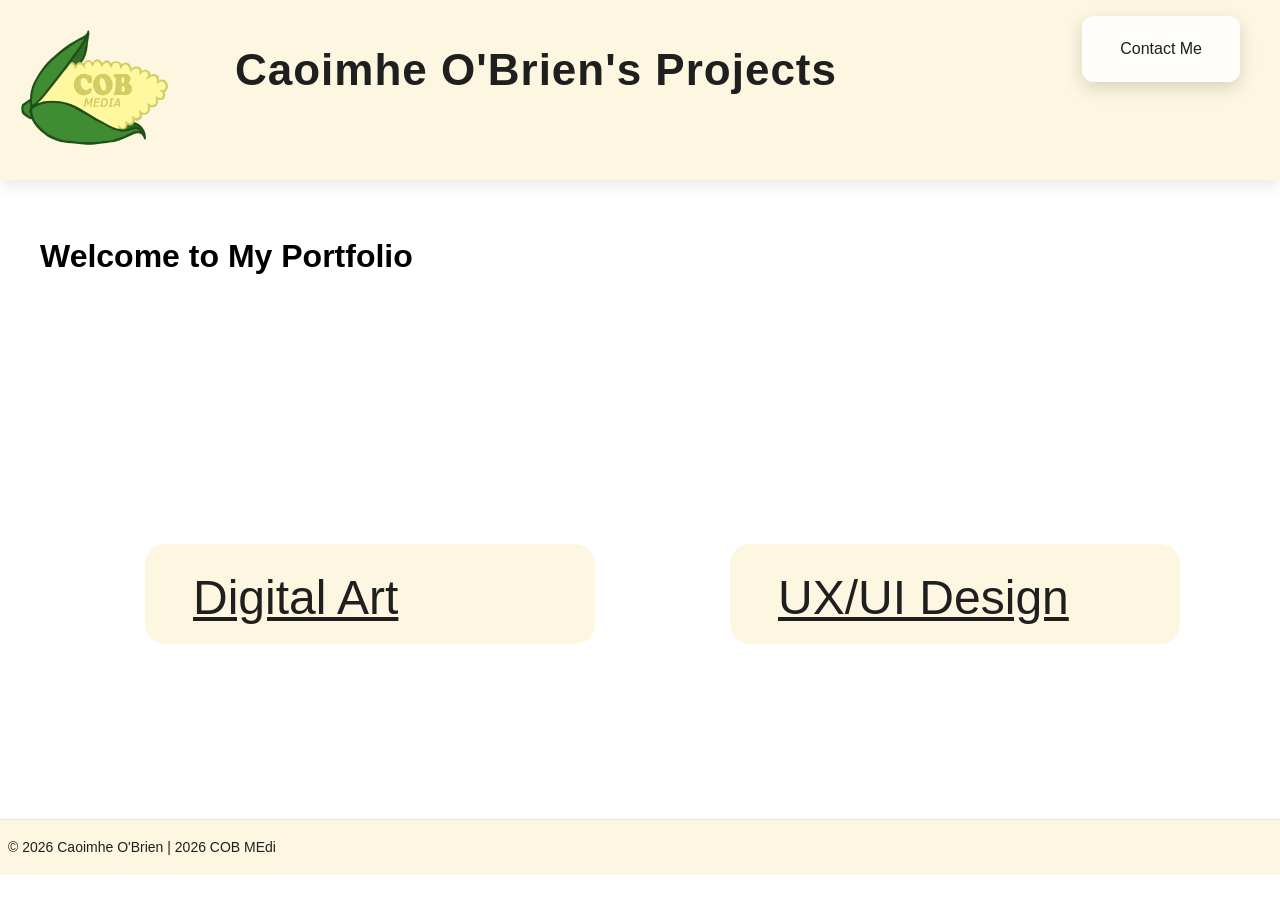
==== index.html @ addc4f6d "Started on new structre - index, animation.html and uxui.html added" ====
<!DOCTYPE html>
<html lang="en">
<head>
    <!--@author Caoimhe O'Brien -->
    <meta charset="UTF-8">
    <meta name="viewport" content="width=device-width", initial-scale="1.0">
    <title>Caoimhe O'Brien Portfolio</title>
    <link rel="stylesheet" href="style.css">
    <link rel="icon" type="image/x-icon" href="Assets/Logos/cob_animations_logo_transparent.png">
</head>

<body>
    <header class="header">
        <div class="container">
            <div class="logo">
                <img src="Assets/Logos/cob_animations_logo_transparent.png" alt="Logo" id="logo-image">
            </div>
            <div id="PageTitle">
                <h1>Caoimhe O'Brien's Projects</h1>
            </div>
            <nav class="nav">
                <button class="hamburger" id="hamburger">
                    ☰
                </button>

                <ul class="nav-list">
                    <li id="contactLink"><a href="contact.html" class="nav-link">Contact Me</a></li>
                </ul>
            </nav>
        </div>
    </header>

<main>
    <div>
        <!--Taking up space -->
        <br><br>
    </div>
    <div id="homeContainer">
        <h1>Welcome to My Portfolio</h1>
        <div id="homeButtons">
            <a href="animation.html" class="homeButton">Digital Art</a>
            <a href="uxui.html" class="homeButton">UX/UI Design</a>
        </div>
</main>


<footer>
    <span style="position: static; align-content: end;"><p>&copy; 2026 Caoimhe O'Brien | 2026 COB MEdi </p></span>
</footer>
</html>
---- style.css ----
/*Author: Caoimhe O'Brien*/
@charset "UTF-8";

/*----------------------------------------------------------------------------------------------------------------------*/
/* Global Styles */
:root {
    --accent: #004d06;
    --accent-light: #c1e284;
    --light-text: #5f6368;
    --card-bg: #fdf7e1;
    --border-radius: 1.25rem;
    --transition: all 0.3s ease;
    --shadow: 0 4px 16px rgba(0, 0, 0, 0.1);
    --max-width: 1200px;
    --min-height: 60vh;
    --font-heading: 'Poppins', sans-serif;
    --font-body: 'Inter', sans-serif;
}

* {
    margin: 0;
    padding: 0;
    box-sizing: border-box;
}

html, body {
    font-family: var(--font-body);
    color: var(--text-color);
    background-color: var(--bg-color);
    scroll-behavior: smooth;
    line-height: 1.6;
}

img {
    max-width: 100%;
    display: block;
    border-radius: var(--border-radius);
    transition: var(--transition);
}

/*----------------------------------------------------------------------------------------------------------------------*/
/* Header and Navigation Bar Styles */
.header{
    width: 100%;
    height: 180px;
    background: var(--card-bg);
    box-shadow: var(--shadow);
    padding: 1rem 2rem;
    position: relative;
    top: 0;
    animation: fadeIn 0.8s ease;
}

header .container {
    max-width: var(--max-width);
    margin: 0 auto;
    display: flex;
    align-items: center;
    justify-content: space-between;
}


#logo-image {
    width: 150px;
    height: 150px;
    position: absolute;
    top: 20px;
    left: 20px;
    transition: transform 0.5s ease;
    transform-origin: center;
}

#logo-image:hover {
    transform: rotate(-6deg) scale(1.9);
}

#PageTitle h1 {
    font-family: var(--font-heading);
    font-size: 2.75rem;
    color: var(--accent-color);
    letter-spacing: 1px;
    animation: slideUp 0.6s ease-in;
}

#PageTitle{
    position: absolute;
    top: 35px;
    left: 235px;
    font-size: 24px;
    color: #1F1F1F;
    font-weight: 24;
}



nav {
    display: flex;
    gap: 20px;
    align-items: center;
    justify-content: flex-end;
    padding: 10px 20px;
    background: rgba(255, 255, 255, 0.85); 
    border-radius: 12px;
    box-shadow: 0 6px 18px rgba(0, 0, 0, 0.15);
    font-weight: 500;
    transition: all 0.3s ease;
}

nav ul {
    display: flex;
    list-style: none;
    margin: 0;
    padding: 0;
    gap: 15px;
}

nav li a {
    display: flex;
    align-items: center;
    justify-content: center;
    padding: 10px 18px;
    text-decoration: none;
    color: #1f1f1f;
    font-size: 16px;
    border-radius: 8px;
    transition: all 0.3s ease;
}

nav li a:hover {
    background-color: var(--accent-color); 
    color: var(--accent);
    transform: scale(1.1);
    box-shadow: 0 6px 12px rgba(0, 0, 0, 0.2);
}

nav li a.active {
    background-color: #a870c2;
    color: #fff;
}

.hamburger {
    display: none;
    font-size: 1.8rem;
    cursor: pointer;
}

/*----------------------------------------------------------------------------------------------------------------------*/
/* Home Styles */
#homeContainer{
    max-width: var(--max-width);
    min-height: var(--min-height);
    margin: 0 auto;
    display: grid;
}

#homeButtons{
    display: flex;
    align-items: center;
    justify-content: flex-end;
    list-style: none;
    margin: 0;
    padding: 0;
    gap: 15px;
}

.homeButton{
    width: 450px;
    height: 100px;
    margin: 60px;

    background: var(--card-bg);
    border: 4px solid var(--accent-color);
    border-radius: var(--border-radius);
    padding: 1rem 3rem;
    font-size: 48px;
    color: #1F1F1F;
    cursor: pointer;
    transition: var(--transition);
    position: relative;
    overflow: hidden;

}

/*----------------------------------------------------------------------------------------------------------------------*/
/* Filter Bar Styles */
#optionFilterBar{
    display: flex;
    justify-content: center;
    gap: 1rem;
    flex-wrap: wrap;
    animation: fadeIn 0.8s ease;
}

.filterButton{
    width: 150px;
    height: 40px;
    margin: 30px;

    background: var(--card-bg);
    border: 1px solid var(--accent-color);
    border-radius: var(--border-radius);
    padding: 0.6rem 1.2rem;
    font-size: 18px;
    color: #1F1F1F;
    cursor: pointer;
    transition: var(--transition);
    position: relative;
    overflow: hidden;
}


.filterButton:hover{
    background-color: var(--accent-light);
    border-radius: 5px;
    box-shadow: #7f7f7f 2px 2px 2px;
}

.filterButton::before {
    content: '';
    position: absolute;
    inset: 0;
    background: var(--accent-color);
    transform: translateY(100%);
    transition: transform 0.3s ease;
    z-index: 0;
}

.filterButton:hover::before,
.filterButton.active::before {
    transform: translateY(0.2);
}

.filterButton span {
    position: relative;
    z-index: 1;
    color: var(--text-color);
    transition: color 0.3s ease;
}

.filterButton:hover span,
.filterButton.active span {
    color: white;
}

/*----------------------------------------------------------------------------------------------------------------------*/
/* Project Styles */
#projectsContainer{
    max-width: var(--max-width);
    margin: 0 auto;
    padding: 2rem;
    display: grid;
    gap: 3rem;
}

.section h1 {
    font-family: var(--font-heading);
    font-size: 1.75rem;
    color: var(--accent-color);
    border-left: 4px solid var(--accent-color);
    padding-left: 0.75rem;
    margin-bottom: 1rem;
    animation: fadeIn 1s ease;
}

.project {
    border-radius: var(--border-radius);
    overflow: hidden;
    position: relative;
    cursor: pointer;
    transform: translateY(0);
    transition: transform 0.4s ease, box-shadow 0.4s ease;
    animation: fadeIn 1s ease;
}

.project:hover {
    box-shadow: var(--shadow);
    transform: translateY(-10px) scale(1.02);
    box-shadow: 0 8px 24px rgba(0, 0, 0, 0.2);
}

.project:hover::after {
    opacity: 1;
}

p{
    font-size: 14px;
    color: #1F1F1F;
    text-align: left;
}

#websites, #conceptArts, #storyboards, #animations, #games, #misc{
    display: grid;
    grid-template-columns: repeat(auto-fit, minmax(400px, 1fr));
    gap: 30px;
}


.TextDescription{
    padding: 1.5rem;
    transition: transform 0.3s ease;
}

.project:hover .TextDescription {
    transform: translateY(-4px);
}

.TextDescription h2 {
    font-family: var(--font-heading);
    font-size: 1.25rem;
    color: var(--text-color);
    margin-bottom: 0.5rem;
}

.TextDescription p {
    color: var(--light-text);
    margin-bottom: 1rem;
    font-size: 0.95rem;
}

.project img.thumbnail {
    width: 70%;
    max-width: fit-content;
    max-height: 220px;
    padding: 20px; 
    object-fit: cover;
    transition: transform 0.5s ease;
    transform-origin: center center;
}

.project:hover img.thumbnail {
    transform: scale(1.1) translateY(-5px);
}


.readMoreBtn::before {
    content: '';
    position: absolute;
    inset: 0;
    background: rgba(255, 255, 255, 0.2);
    transform: translateX(-100%);
    transition: transform 0.3s ease;
}

.readMoreBtn:hover::before {
    transform: translateX(0);
}

.readMoreBtn:hover {
    background: #3ba76c;
    transform: scale(1.05);
}


/*----------------------------------------------------------------------------------------------------------------------*/
/*Contacts */

#contactContainer{
    width: 80%;
    max-width: 2080px;
    padding: 15px;
    text-align: left;
    margin: auto; 
}


.contactTable{
    width: 80%;
    margin-left: auto; 
    margin-right: auto;
}

td{
    padding: 10px;
}

.icon{
    width: 40px;
    height: 40px;

    margin-top: auto;
    margin-left: auto;
}

#aboutMeAside{
    width: 50%;
    max-width: 350px;
    margin: 4rem 2rem;
    padding: 1rem;
    float: right;
    background: var(--accent-light);
    border-radius: var(--border-radius);
    box-shadow: var(--shadow);
    text-align: center; 
    z-index: 200;
}

#profile-pic{
    width: 200px;
    margin: auto; 
}
/*----------------------------------------------------------------------------------------------------------------------*/
/*Modal Styles */
.modal {
    display: none;
    position: fixed;
    z-index: 50;
    left: 0;
    top: 0;
    margin: auto; 
    width: 100%;
    min-width: 100px;
    max-width: 2800px;
    height: 100%;
    max-height: 120vh;
    background: rgba(10, 10, 10, 0.7);
    overflow: auto;
    animation: fadeIn 0.5s ease forwards;
    backdrop-filter: blur(4px);
}

.modalContent {
    background: var(--card-bg);
    margin: 5% auto;
    padding: 2rem;
    margin-bottom: 4rem;
    border-radius: var(--border-radius);
    box-shadow: var(--shadow);
    overflow-y: auto;
    width: 100%;
    max-width: 1300px;
    animation: slideUp 0.5s ease;
}

.modalContent h2 {
    color: var(--accent-color);
    font-family: var(--font-heading);
    margin-bottom: 1rem;
}
#empty{
    display: hidden;
}
.modal img {
    margin: 1rem 0;
    padding: 2px;
    border-radius: var(--border-radius);
    transition: transform 0.3s ease;
    max-width: 800px; 
}

.modal img:hover {
    transform: scale(1.03);
}

.close {
    position: absolute;
    top: 1rem;
    right: 2rem;
    font-size: 2rem;
    color: white;
    cursor: pointer;
    transition: var(--transition);
}

.close:hover {
    color: var(--accent-color);
    transform: rotate(90deg);
}


#modalImage_NotesonOld{
    width: 500px;
    margin: 10px;
    padding: 10px;
}

.SgAImage, .modalImageOP, .modalImageCU{
    width: 600px;
    margin: 10px;
    padding: 10px;
}

.modalImageOPPos{
    width:300px;
    margin: 10px;
}

/* Gallery Element in the Modal */
.gallery {
    display: flex;
    align-items: center;
    justify-content: center;
    gap: 10px;
}

.modalImage, .modalImageEnemy {
    display:none; 
    max-width: 70%;
    max-height: 80vh;
    min-height: 30vh; 
    align-items: center;
}

.modalImage.active, .modalImageEnemy.active {
    display: block;
}

button.previous, button.next {
    font-size: 2rem;
    background: none;
    border: none;
    color: var(--accent);
    cursor: pointer;
}

/* ---------- FOOTER ---------- */
footer {
    text-align: center;
    padding: 1rem 0.5rem;
    background: var(--card-bg);
    color: var(--light-text);
    margin-top: 3rem;
    bottom: 0;
    border-top: 1px solid #e5e5e5;
    animation: fadeIn 0.8s ease;
}

/* ---------- ANIMATIONS ---------- */
@keyframes fadeIn {
    from { opacity: 0; transform: translateY(10px); }
    to { opacity: 1; transform: translateY(0); }
}

@keyframes slideUp {
    from { transform: translateY(40px); opacity: 0; }
    to { transform: translateY(0); opacity: 1; }
}

/* ---------- RESPONSIVE ---------- */

/* Width: 1569px (for filter buttons */
@media (max-width: 1569px) {
    /* Filters */
    #optionFilterBar {
        gap: 1rem;
        padding: 1rem;
    }

    .filterButton {
        width: 120px;
        margin: 10px;
        font-size: 14px;
    }

    #aboutMeAside{
        max-width: 300px;
        font-size: 12px;
    }

    .contactTable{
        max-width: 900px;
        width: 100%;
    }

}

@media (max-width: 1475px) { /*For contact table*/
    .contactTable{
        max-width: 800px;
    }
}

@media (max-width: 1360px) { /*For modal content & contact table*/
    /* Modal */
    .modalContent {
        max-width: 1000px;
        padding: 1.5rem;
    }

    .contactTable{
        max-width: 700px;
    }
}

@media (max-width: 1280px) { /*contact table*/
    .contactTable{
        width: 100%;
        max-width: 650px;
    }

    .icon{
        width:35px; 
        height: 35px;
    }

    td{
        padding: 5px;
    }

    #aboutMeAside{
        width: 100%;
        max-width: 275px;
    }

    #profile-pic{
        width: 150px;
    }
    .aboutMeAside h2 {
        font-size: 1rem;
    }
}

@media (max-width: 1210px) {

    .header{
        height: auto;
        padding: 1rem;
    }


    #logo-image {
        position: relative;
        width: 140px;
        height: auto;
        top: 0;
        left: 0;
        margin: 0 auto;
    }

    #PageTitle {
        position: static;
        top: 0;
        left: 10;
        text-align:left;
        width: 60%;
    }

    #PageTitle h1 {
        font-size: 2rem;
        line-height: 1.2;
        color: --var(--accent-color);
    }

    nav {
        width: auto;
        background: transparent;
        box-shadow: none;
        padding: 0;
        position: static;
    }

    nav ul {
        display: flex;
        flex-direction: column;
        position: fixed;
        top: 0;
        right: -100%;
        width: 280px;
        height: 15vh;

        padding: 1rem 1.5rem 2rem;
        gap: 0.5rem;

        background: var(--card-bg);
        box-shadow: -4px 0 20px rgba(0,0,0,0.15);

        transition: right 0.3s ease;
        z-index: 1000;
    }

    nav ul.show {
        right: 0;
    }
    nav li a {
        width: 100%;
        text-align: center;
        padding: 12px;
        background-color: #ffffff;
        box-shadow: 0 6px 12px rgba(0, 0, 0, 0.2);
    }

    /* Hamburger */
    .hamburger {
        display: inline-flex;
        position: absolute;
        top: 25px;
        right: 20px;
        font-size: 2rem;
        border: none;
        border-radius: 0.75rem; 
        background: white;
        padding: 0.5rem;
        color: #1F1F1F;
        cursor: pointer;
    }

    /* Filters */
    #optionFilterBar {
        gap: 0.5rem;
        padding: 1rem;
    }

    .filterButton {
        width: 140px;
        margin: 10px;
        font-size: 16px;
    }

    /* Projects */
    #projectsContainer {
        padding: 1rem;
        width: 80%;
        margin: 0 auto;
    }

    #websites,
    #conceptArts,
    #storyboards,
    #animations,
    #games,
    #misc {
        grid-template-columns: repeat(2, minmax(280px, 1fr));
        gap: 20px;
    }

    /*  The projects*/
    .project img.thumbnail {
        width: 100%;
        object-fit: contain;
        max-width: 100%;
        height: 120px;
        padding: 0;
    }

    .TextDescription {
        padding: 1rem;
    }

    .TextDescription h2 {
        font-size: 1.1rem;
    }

    .modal img,
    .SgAImage,
    .modalImageOP,
    .modalImageCU,
    #modalImage_NotesonOld {
        width: 100%;
        max-width: 100%;
        height: auto;
    }

    .modalImageEnemy{
        max-width: 500px; 
    }
    button.previous,
    button.next {
        font-size: 1.5rem;
    }

    table {
        width: 100%;
        max-width: 500px;
    }

    .contactTable {
        width: 100%;
        font-size: 12px;
    }

    #aboutMeAside p{
        font-size: 11px;
    }

    #contactItem {
        justify-content: center;
    }

    .icon{
        width: 30px;
        height: 30px;
        margin: 0 auto;
    }
}

@media (max-width: 1199px) {
    .contactTable {
        width: 100%;
        font-size: 12px;
        max-width: 550px;
    }

    #aboutMeAside p{
        font-size: 12px;
    }

    #contactItem {
        justify-content: center;
    }

    #profile-pic{
        width: 80px;
    }

}
/* Again for modal content */
@media (max-width: 1084px) {
    /* Modal */
    .modalContent {
        width: 70%;
        max-width: 900px;
        padding: 1.5rem;
    }

    .contactTable{
        max-width: 500px;
    }

    td{
        padding: 1px;
    }

    #aboutMeAside{
        max-width: 200px;
    }

    #aboutMeAside p{
        font-size: 10px;
    }

    #morningRoutineVideo{
        width: 100%;
        max-width: 500px;
        max-height: 300px;
    }
}

@media(max-width: 870px){
    .contactTable{
        width: 100%;
        font-size: 14px;
        max-width: 650px;
    }

    #aboutMeAside{
        width: 100%;
        max-width: 655px;
        float: none;
        margin: 1rem auto;
    }

    #aboutMeAside h2 {
        font-size: 2rem;
    }

    #aboutMeAside p{
        font-size: 14px;
    }

    #profile-pic{
        width: 150px;
    }

    .modalImageEnemy{
        max-width: 400px !important;
    }
}

@media (max-width: 700px) {
    .contactTable{
        max-width: 500px;
    }

    td{
        padding: 0.7px;
    }

    #aboutMeAside{
        max-width: 400px;
    }

    #profile-pic{
        width: 100px;
    }

    .icon{
        width: 100px;
    }
}

/*Mobile*/
@media (max-width: 600px) {

    .header {
        padding: 1rem 0.75rem;
    }

    #logo-image {
        width: 90px;
    }
    #PageTitle h1 {
        font-size: 1rem;
    }

    nav {
        padding: 0.25rem;
        border-radius: 10px;
        width:fit-content;
    }

    nav li a {
        font-size: 12px;
        padding: 10px;
    }

    .hamburger {
        top: 10px;
        right: 15px;
        font-size: 1.8rem;
    }

    /* Filters */
    .filterButton {
        width: 100%;
        max-width: 100px;
        height: auto;
        padding: 10px;
        font-size: 12px;
        margin: 5px 0;
    }

    /* Sections */
    .section h1 {
        font-size: 1.5rem;
    }

    /* Project Cards */
    #websites,
    #conceptArts,
    #storyboards,
    #animations,
    #games,
    #misc {
        grid-template-columns: 1fr;
    }

    .project {
        width: 100%;
    }

    .project img.thumbnail {
        height: auto;
        max-height: 220px;
    }

    .TextDescription h2 {
        font-size: 1rem;
    }

    .TextDescription p {
        font-size: 0.9rem;
    }

    p {
        font-size: 13px;
    }

    /* Modal */
    .modal {
        min-width: 100%;
    }

    .modalContent {
        width: 95%;
        padding: 1rem;
        max-width: 550px;
        min-width: 260px; 
        margin-top: 20%;
    }

    .close {
        top: 10px;
        right: 15px;
        font-size: 1.5rem;
    }

    /* Gallery */
    button.previous,
    button.next {
        font-size: 1.25rem;
    }

    .modalImageEnemy{
        max-width: 250px !important;
    }
    /* Contact */
    #contactContainer {
        width: 80%;
    }

    .icon {
        width: 70px;
    }

    .contactTable {
        max-width: 400px;
        font-size: 10px;
    }

    #aboutMeAside{
        max-width: 350px;
        margin: 1rem auto;
    }

    #aboutMeAside h2 {
        font-size: 0.5rem;
    }

    #aboutMeAside p{
        font-size: 9px;
    }
    footer {
        font-size: 0.85rem;
        padding: 1rem;
        width: 100%;
    }
}

@media (max-width: 475px) {
    .section h1 {
        font-size: 1.25rem;
    }

    #contactContainer h1{
        font-size: 1.25rem;
    }

    #contactContainer p{
        font-size: 10px;
    }
    .contactTable {
        max-width: 300px;
        font-size: 8px;
    }

    #aboutMeAside{
        max-width: 300px;
    }

    #profile-pic{
        width: 65px;
        border-radius: 0%;
    }

    td{
        padding: 0.2px;
    }

    .EnemyImage{
        width: 100%;
        max-width: 50px;
    }

    #liliVideo{
        width: 100%;
        max-width: 200px;
        max-height: 300px;
    }
}

@media(max-width: 375px){
    .contactTable {
        max-width: 250px;
        font-size: 6.5px;
    }

    #aboutMeAside{
        max-width: 250px;
    }

    #aboutMeAside p{
        font-size: 8px;
    }

    #profile-pic{
        width: 50px;
        border-radius: 0%;
    }

    .modalImageEnemy{
        max-width: 230px !important;
    }
}

@media(max-width: 320px){
    .contactTable {
        max-width: 240px;
        font-size: 6px;
    }

    #aboutMeAside{
        max-width: 240px;
    }

    #aboutMeAside p{
        font-size: 7px;
    }

    .icon{
        height: 20px;
    }
}
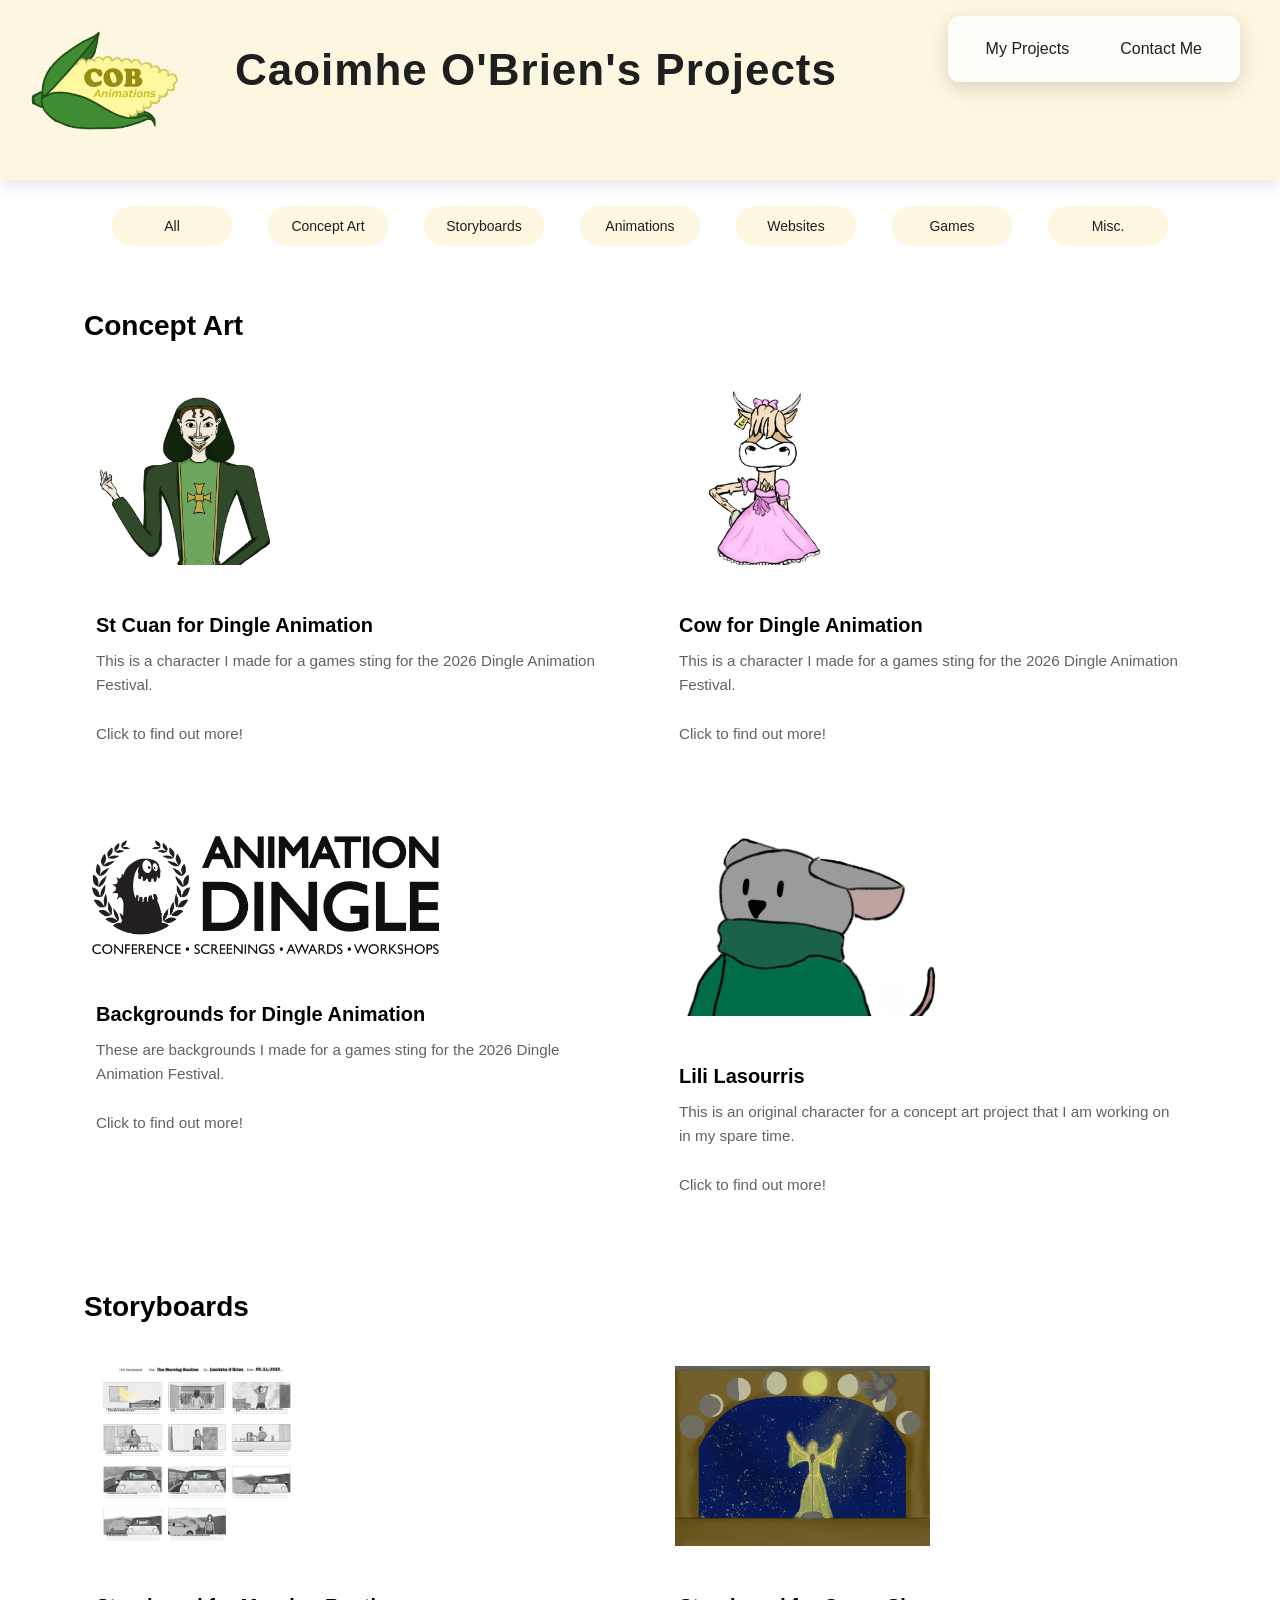
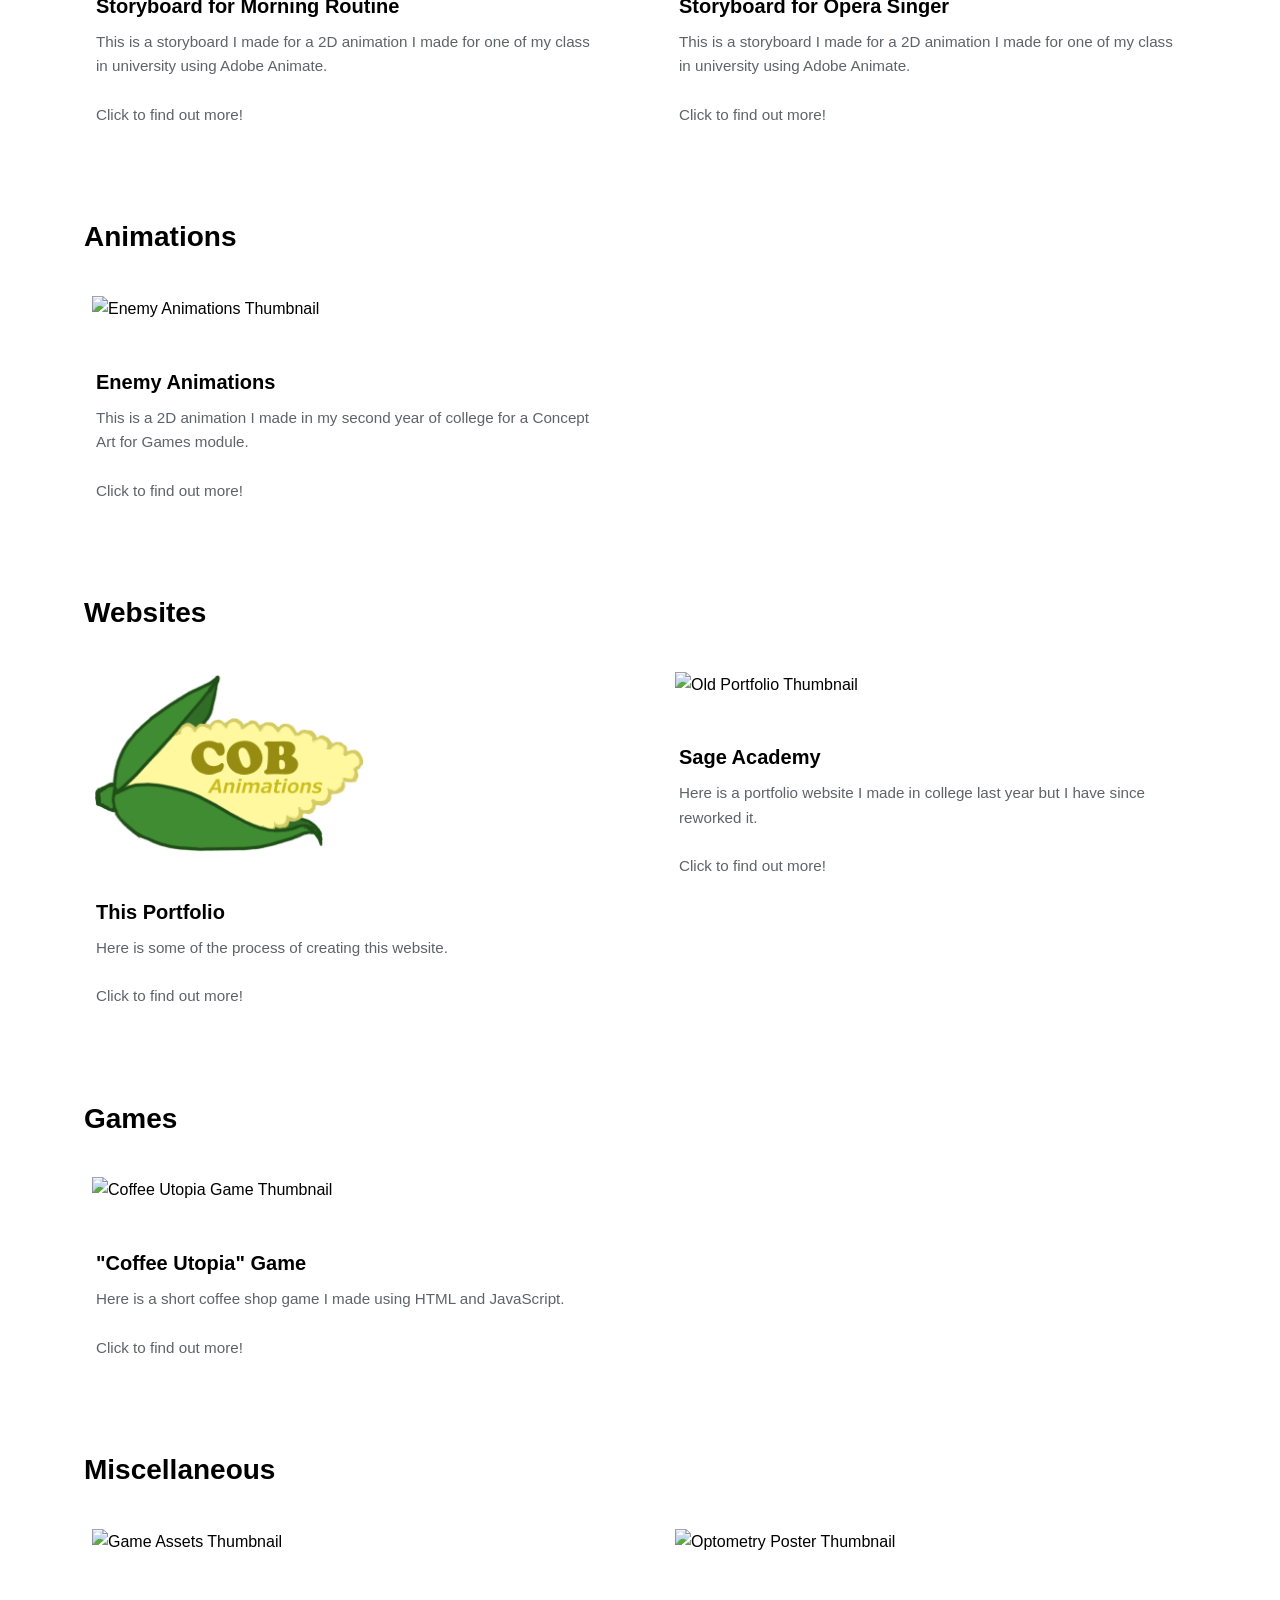
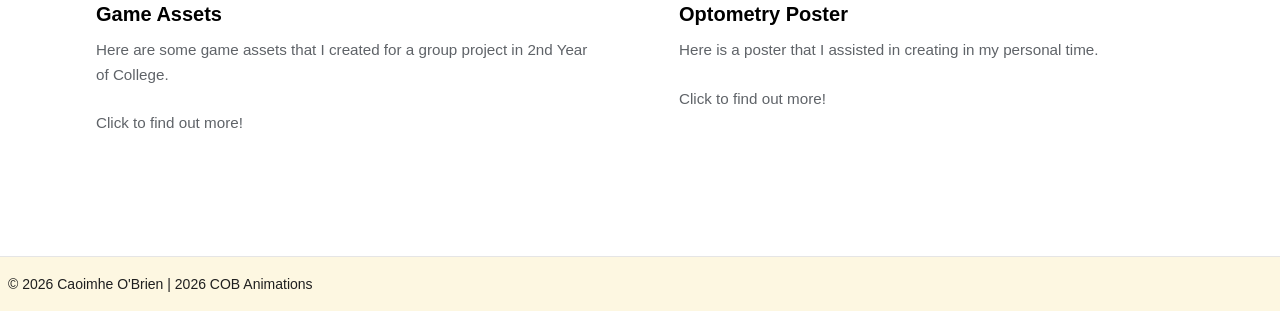
==== commit c22fdb52: "Merge branch 'main' of https://github.com/CaoimheOBrien/CAOIMHEOBRIEN.GITHUB.IO into publish" ====
--- a/index.html
+++ b/index.html
@@ -6,14 +6,14 @@
     <meta name="viewport" content="width=device-width", initial-scale="1.0">
     <title>Caoimhe O'Brien Portfolio</title>
     <link rel="stylesheet" href="style.css">
-    <link rel="icon" type="image/x-icon" href="Assets/Logos/cob_animations_logo_transparent.png">
+    <link rel="icon" type="image/x-icon" href="Assets/Caoimhe_lOGO_NoBG.png">
 </head>
 
 <body>
     <header class="header">
         <div class="container">
             <div class="logo">
-                <img src="Assets/Logos/cob_animations_logo_transparent.png" alt="Logo" id="logo-image">
+                <img src="Assets/Caoimhe_lOGO_NoBG.png" alt="Logo" id="logo-image">
             </div>
             <div id="PageTitle">
                 <h1>Caoimhe O'Brien's Projects</h1>
@@ -24,27 +24,463 @@
                 </button>
 
                 <ul class="nav-list">
+                    <li id="projectsLink"><a href= "index.html" class="nav-link">My Projects</a></li>
                     <li id="contactLink"><a href="contact.html" class="nav-link">Contact Me</a></li>
                 </ul>
             </nav>
         </div>
     </header>
 
+    <div id="optionFilterBar">
+            <button class ="filterButton" data-filter="all">All</button>
+            <button class ="filterButton" data-filter="conceptArt">Concept Art</button>
+            <button class ="filterButton" data-filter="storyboard">Storyboards</button>
+            <button class ="filterButton" data-filter="animation">Animations</button>
+            <button class ="filterButton" data-filter="website">Websites</button>
+            <button class ="filterButton" data-filter="game">Games</button>
+            <button class ="filterButton" data-filter="misc">Misc.</button>
+    </div>
+
 <main>
-    <div>
-        <!--Taking up space -->
-        <br><br>
-    </div>
-    <div id="homeContainer">
-        <h1>Welcome to My Portfolio</h1>
-        <div id="homeButtons">
-            <a href="animation.html" class="homeButton">Digital Art</a>
-            <a href="uxui.html" class="homeButton">UX/UI Design</a>
-        </div>
+    <div id="projectsContainer">
+        <div class ="section" data-category="conceptArt">
+            <h1 data-category="conceptArt">Concept Art</h1>
+            <div id="conceptArts">
+                <div class="project" data-category="conceptArt" data-modal = "stCuanModal">
+                    <img class="thumbnail" src="Assets/ConceptArt/St Cuan Thumbnail.png" alt="St Cuan Thumbnail">
+                    <div class="TextDescription">
+                        <h2>St Cuan for Dingle Animation</h2>
+                        <p>This is a character I made for a games sting for the 2026 Dingle Animation Festival.
+                        <br><br>Click to find out more!</p>
+                    </div>
+                </div>
+                <div class="project" data-category="conceptArt" data-modal = "cowModal">
+                    <img class="thumbnail" src="Assets/ConceptArt/CowThumbnail.png" alt="Cow Thumbnail">
+                    <div class="TextDescription">
+                        <h2>Cow for Dingle Animation</h2>
+                        <p>This is a character I made for a games sting for the 2026 Dingle Animation Festival.
+                        <br><br>Click to find out more!</p>
+                    </div>
+                </div>
+                <div class="project" data-category="conceptArt" data-modal = "stingBGModal">
+                    <img class="thumbnail" src="Assets/ConceptArt/AD - Logo BW - Horinzontal.png" alt="Dingle Animation Logo">
+                    <div class="TextDescription">
+                        <h2>Backgrounds for Dingle Animation</h2>
+                        <p>These are backgrounds I made for a games sting for the 2026 Dingle Animation Festival.
+                        <br><br>Click to find out more!</p>
+                    </div>
+                </div>
+                <div class="project" data-category="conceptArt" data-modal="LiliLasourrisModal">
+                    <img class="thumbnail" src="Assets/ConceptArt/Lili Lasourris Thumbnail.png" alt="Lili Lasourris Thumbnail">
+                    <div class="TextDescription">
+                        <h2>Lili Lasourris</h2>
+                        <p>This is an original character for a concept art project that I am working on in my spare time. 
+                        <br><br>Click to find out more!</p>
+                    </div>
+                </div>
+            </div>
+        </div>
+        <div class="section" data-category="storyboard">
+            <h1 data-category="storyboard">Storyboards</h1>
+            <div id="storyboards">
+                <div class="project" data-category="storyboard" data-modal = "MorningRoutineStoryboards">
+                    <img class="thumbnail" src="Assets/ConceptArt/Storyboard_MorningRoutine_AllBoards.png" alt="Storyboard Thumbnail">
+                    <div class="TextDescription">
+                        <h2>Storyboard for Morning Routine</h2>
+                        <p>This is a storyboard I made for a 2D animation I made for one of my class in university using Adobe Animate.
+                        <br><br>Click to find out more!</p> 
+                    </div>
+                </div>
+                <div class="project" data-category="storyboard" data-modal="operaSingerStoryboard">
+                    <img class="thumbnail" src="Assets/Storyboard/Opera Singer Thumbnail.png" alt="Opera Singer Storyboard Thumbnail">
+                    <div class="TextDescription">
+                        <h2>Storyboard for Opera Singer</h2>
+                        <p>This is a storyboard I made for a 2D animation I made for one of my class in university using Adobe Animate.
+                        <br><br>Click to find out more!</p> 
+                    </div>
+                </div>
+            </div>
+        </div>
+        <div class ="section" data-category="animation">
+            <h1 data-category="animation">Animations</h1>
+            <div id="animations">
+                <div class="project" data-category="animation" data-modal = "enemiesAnimationModal">
+                    <img class="thumbnail" src="Assets/EnemyAnimation/enemy1_idle.gif" alt="Enemy Animations Thumbnail">
+                    <div class="TextDescription">
+                        <h2>Enemy Animations</h2>
+                        <p>This is a 2D animation I made in my second year of college for a Concept Art for Games module.
+                        <br><br>Click to find out more!</p>
+                    </div>
+                </div>
+                <div class="empty" data-category="animation">
+                    <!--Empty "project block" to keep the grid happy-->
+                </div>
+            </div>
+        </div>
+        <div class ="section" data-category="website" >
+            <h1 data-category="website">Websites</h1>
+            <div id="websites">
+                <div class="project" data-category="website" data-modal = "thisPortfolioModal">
+                    <img class="thumbnail" src="Assets/Caoimhe_lOGO_NoBG.png" alt="This Portfolio Thumbnail"> 
+                    <div class="TextDescription">
+                        <h2>This Portfolio</h2>
+                        <p>Here is some of the process of creating this website. 
+                        <br><br>Click to find out more! </p>
+                    </div>
+                </div>
+                <div class="project" data-category="website" data-modal = "SageAcademyModal">
+                    <img class="thumbnail" src="Assets/SageAcademy/SageAcademy1.png" alt="Old Portfolio Thumbnail">
+                    <div class="TextDescription">
+                        <h2>Sage Academy</h2>
+                        <p>Here is a portfolio website I made in college last year but I have since reworked it. 
+                        <br><br>Click to find out more!</p>
+                    </div>
+                </div>
+            </div>
+        </div>
+        <div class ="section" data-category="game">
+            <h1 data-category="game">Games</h1>
+            <div id="games">
+                <div class="project" data-category="game" data-modal = "coffeeUtopiaModal">
+                    <img class="thumbnail" src="Assets/Game/coffeeUtopia_Thumbnail.png" alt="Coffee Utopia Game Thumbnail">
+                    <div class="TextDescription">
+                        <h2>"Coffee Utopia" Game</h2>
+                        <p>Here is a short coffee shop game I made using HTML and JavaScript.
+                        <br><br>Click to find out more!</p>
+                    </div>
+                </div>
+
+                <div class="empty" data-category="game">
+                    <!--Empty "project block" to keep the grid happy-->
+                </div>
+            </div>
+        </div>
+
+        <div class ="section" data-category="misc">
+            <h1>Miscellaneous</h1>
+            <div id="misc">
+                <div class="project" data-category="misc" data-modal = "gameAssetsModal">
+                    <img class="thumbnail" src="Assets/GameAssetsroject/menu_screen.png" alt="Game Assets Thumbnail">
+                    <div class="TextDescription">
+                        <h2>Game Assets</h2>
+                        <p>Here are some game assets that I created for a group project in 2nd Year of College.
+                        <br><br>Click to find out more!</p>
+                    </div>
+                </div>
+                <div class="project" data-category="misc" data-modal="optometryPosterModal">
+                    <img class="thumbnail" src="Assets/OptometryPoster.jpg" alt="Optometry Poster Thumbnail">
+                    <div class="TextDescription">
+                        <h2>Optometry Poster</h2>
+                        <p>Here is a poster that I assisted in creating in my personal time.
+                        <br><br>Click to find out more!</p>
+                    </div>
+                </div>
+            </div>
+        </div>
+    </div> <!-- End of projectsContainer -->
 </main>
 
 
+<!--Modals-->
+
+<!------------------CONCEPT ART----------------------------->
+<div id="stCuanModal" class="modal">
+    <span class="close">&times;</span>
+    <div class="modalContent">
+        <h2>Behind This Project</h2>
+            <div>
+            <p>This is a character that I created for our Dingle Animation 2025 Sting. The theme was "An Phiast's Untold Story" so we decided that our would be "An Phiast, An Spiaire" so An Phiast was an undercover spy that went around to different villages making sure that there is no evil animals. 
+                <br> <br>St Cuan is the villain of the game. I explored different styles and shapes for the character, I knew  I wanted him to have a long, looming presence and to be quite angular to contrast An Phiast. I explored different art styles. 
+            </p>
+        </div>
+        <div class="gallery">
+            <button class="previous" onclick="changeSlide(-1)"><</button>
+            <div class="modalImage"><img src="Assets/ConceptArt/St Cuan Sketches.png" alt="Primary sketches">These are primary sketches for St Cuan.</div>
+            <div class="modalImage"><img src="Assets/ConceptArt/Slide5.JPG" alt="Character moodboard">This is a moodboard for the character.</div>
+            <div class="modalImage"><img src="Assets/ConceptArt/St Cuan's Staff.png" alt="Staff ideas">These are some ideas for St Cuan's staff. This did not make it into the final design or the game</div>
+            <div class="modalImage"><img src="Assets/ConceptArt/CharacterTurnaround.png" alt="Final Character turnaround">This is the final character turnaround.</div>
+            <button class="next" onclick="changeSlide(1)">></button>
+        </div>
+    </div>
+</div>
+<div id="cowModal" class="modal">
+    <span class="close">&times;</span>
+    <div class="modalContent">
+        <h2>Behind This Project</h2>
+        <div>
+            <p>This is a character that I created for our Dingle Animation 2025 Sting. The theme was "An Phiast's Untold Story" so we decided that our would be "An Phiast, An Spiaire" so An Phiast was an undercover spy that went around to different villages making sure that there is no evil animals. 
+                I explored different styles and shapes for the character, I knew I wanted her to be goofy and quite silly as she is a harmless character. She has an attitude and thinks that she is better than everyone so I juxta positioned her confidence with her hair and exaggerated shapes. 
+                <br><br> Additionally, I incorporated vibrant colors and dynamic poses to reflect her energetic personality, making her relatable and endearing to the audience. 
+                This approach not only enhances her visual appeal but also aligns with the lighthearted theme of the project, inviting viewers to connect with her story.
+            </p>
+        </div>
+        <div class="gallery">
+        <button class="previous" onclick="changeSlide(-1)"><</button>
+        <div class="modalImage"><img src="Assets/ConceptArt/CowThumbnail.png" alt="Cow Thumbnail">This is a thumbnail for Cow. She is the funny hench-cow of St. Cuan</div>
+        <div class="modalImage"><img src="Assets/ConceptArt/Slide6.JPG" alt="Character Moodboard">This is a moodboard for Cow.</div>
+        <div class="modalImage"><img src="Assets/ConceptArt/cow.png" alt="Front View of Cow">This is a front view of the Cow character.</div>
+        <button class="next" onclick="changeSlide(1)">></button>
+        </div>
+    </div>
+</div>
+
+<div id="stingBGModal" class="modal">
+    <span class="close">&times;</span>
+    <!-- Modal content -->
+    <div class="modalContent">
+        <h2>Behind This Project</h2>
+        <img class="dingleLogo" src="Assets/ConceptArt/AD - Logo BW - Horinzontal.png" alt="Animation Dingle Logo">
+        <div>
+            <p>These are some backgrounds that I made for my Dingle Animation Game Sting 2026 I created 2 of the 5 locations for this game. </p>
+        </div>
+        <div class="gallery">
+            <button class="previous" onclick="changeSlide(-1)"><</button>
+            <div class="modalImage"><img src="Assets/ConceptArt/Background_AnPhiastCave.png" alt="Background for An Phiast's Cave"><p>This background depicts An Phiast's cave - a moody, atmospheric cavern used in the sting. This is where the characters have their "mission board", which holds their progress in the game.
+                <br><br>Key choices: light from outside as the primary rim light, cool ambient fill for depth, textured rock surfaces, subtle fog and light shafts to suggest scale as well as waterfall, and small details (stalactites, stalagmites) to add story.</p>
+            </div>
+            <div class="modalImage">
+                <img src="Assets/ConceptArt/LakeCorrailli.png" alt="Lake Corrailli">
+                <p>This background depicts Lake Corrailli - the lake where An Phiast confronts St Cuan (spoiler I'm sorry).
+                <br><br>Key choices: Lucious green grass and foilage surrounding the gorgeous blue lake.</p>
+            </div>
+            <button class="next" onclick="changeSlide(1)">></button>
+        </div>
+    </div>
+</div>
+
+
+<div id="LiliLasourrisModal" class="modal">
+    <span class="close">&times;</span>
+    <!-- Modal content -->
+    <div class="modalContent">
+        <h2>Behind This Project</h2>
+        <div>
+        <p>This is Lili Lasourris, a character that I made as concept art for a short film, "Lasourris Très Bizarre", which translates to "Very Strange Lasourris". It is a short film set in Marseilles, France which follows Lili, a young girl who is trying her best to navigate the complexities of her daily life.
+        <br><br>Lili is a shy, young girl who does not have any whiskers, unlike the other rodents, this makes it hard for people to understand what she's feeling sometimes, she also finds it hard to read other peoples whiskers. She is the youngest of three, with her siblings having moved to the city, but Lili has committed herself to the quiet life.
+        <br><br>She is a curious and determined girl who faces various challenges throughout the film as she is not like the other rodents in her village. This short film would explore these of growing up with a neurodivergency, family, culture and rural life.
+        <br><br>Lasourris is a play on the words "La Souris" which means "the mouse" in French.
+    </p>
+        </div>
+        <div class="gallery">
+            <button class="previous" onclick="changeSlide(-1)"><</button>
+            <div class="modalImage"><img src="Assets/ConceptArt/Lili Mouse - Base Design.png" alt="Lili Lasourris"></div>
+            <div class="modalImage"><img src="Assets/ConceptArt/Lili Lasourris Moodboard.png" alt="Lili Lasourris Moodboard"></div>
+            <div class="modalImage"><img src="Assets/ConceptArt/lilMouse_CharacterExploration.png" alt="Lili Lasourris Character Design"></div>
+            <div class="modalImage"><img src="Assets/ConceptArt/lilMouse_Turnaround.png" alt="Lili Lasourris Character Turnaround"></div>
+            <div class="modalImage"><video id="liliVideo" width="300" height="400" controls><source src="Assets/ConceptArt/lilMouse_EyeAnimatiom.mp4" type="video/mp4">Oops, this browsers cannot play this video</video></div>
+            <button class="next" onclick="changeSlide(1)">></button>
+        </div>
+    </div>
+</div>
+
+<!------------------STORYBOARDS----------------------------->
+<div id="MorningRoutineStoryboards" class="modal">
+    <span class="close">&times;</span>
+    <div class="modalContent">
+        <h2>Behind This Project</h2>
+        <div>
+            <p>These are the storyboards for a 2D animatic I made for one of my class in university using Adobe Animate. The animatic is about a character's morning routine and the storyboards were created to plan out the different scenes and shots.
+                <br><br>Our class was told to create a storyboard for "something" and so I decided to put together my morning routine, to reflect on how I take certain, seemingly mundane, aspects of my day for granted. It was also an early morning class so, my morning routine was still on my mind.  
+                <br><br>Once I had chosen an idea, I wrote a basic script and colour coded it. Upon finishing the script, I created rough thumbnails for each of the shots. I paid attention to the composition and framing of each panel to ensure that it would be visually appealing and effective in conveying the story.
+                <br><br>Using the thumbnails I created an in-depth story board using Adobe Photoshop. I chose not to use colour in my animatic as Ireland most often has dull, foggy mornings. Once I finished the panels I put them together in Adobe Animate and After Effects to add sound and other sound effects that I found on youtube/ recorded myself. All SFX are not copyrighted and are free to use. The vocals were recorded by my classmate; Liam Treacy.
+            </p>
+        </div>
+        <div class="gallery">
+            <button class="previous" onclick="changeSlide(-1)"><</button>
+            <div class="modalImage"><img src="Assets/ConceptArt/Storyboard_MorningRoutine_AllBoards.png" alt="Storyboard Thumbnail">This is the full storyboard</div>
+            <div class="modalImage"><video id="morningRoutineVideo" width="600" height="400" controls><source src="Assets/ConceptArt/MorningRoutine_Animatic.mp4" type="video/mp4">Oops, this browsers cannot play this video</video><br>Here is the animatic from this storyboard.</div>
+            <div class="modalImage"><img src="Assets/ConceptArt/Amy_ShouldersBackDown.png" alt="Concept art of Amy the main character">Concept art of the "Amy", the character in the animatic.</div>
+            <div class="modalImage"><img src="Assets/ConceptArt/Morning Routine Script.png" alt="Panel 3 of the storyboard">Here is the end of the script with my notes highlighted. <br>Yellow was for setting, purple for props, blue for character action, red for camera action & effects in green.<br></div>
+            <div class="modalImage"><img src="Assets/ConceptArt/1.png" alt="First panel of the storyboard">First panel of the storyboard with the notes from my script.</div>
+            <div class="modalImage"><img src="Assets/ConceptArt/2_NoAmy.png" alt="Amy's wardrobe">Amy's Wardrobe - the background of panel 2 without Amy</div>
+            <div class="modalImage"><img src="Assets/ConceptArt/2.png" alt="Panel 2 of the storyboard">Panel 2 of the storyboard - with Amy and my notes.</div>
+            <div class="modalImage"><img src="Assets/ConceptArt/7.png" alt="7th panel of the storyboard">Seventh panel of the storyboard</div>
+            <div class="modalImage"> <img src="Assets/ConceptArt/8_CarGone_notpanel.png" alt="Moodboard for the animation">Town background in the animatic</div>
+            <div class="modalImage"><img src="Assets/ConceptArt/11.png" alt="Final panel of the storyboard">Final panel of the storyboard</div>
+            <button class="next" onclick="changeSlide(1)">></button>
+        </div>
+    </div>
+</div>
+
+<div id="operaSingerStoryboard" class="modal">
+    <span class="close">&times;</span>
+    <div class="modalContent">
+        <h2>Behind This Project</h2>
+        <div>
+            <p>These are the storyboards for a 2D animation I made for one of my class in university using Adobe Animate. We had to create an "unconventional representation of time".
+            <br><br>I started by throwing all my ideas into a mindmap using Figma, then from those ideas I took my top 3 and presented them to my lecturer. Based on his advice and insight, I chose my idea which I named "The Celestial Performer". Originally I wanted to depict a dancer moving across the stage but due to time constaints I went with a singer instead as it still conveyed the spirit of the idea.
+            <br><br>
+            </p>
+        </div>
+        <div class="gallery">
+            <button class="previous" onclick="changeSlide(-1)"><</button>
+            <div class="modalImage"><img src="Assets/Storyboard/Opera Singer with Moon Clock Full Storyboard.png" alt="Full storyboard for Opera Singer with Moon Clock"></div>
+            <div class="modalImage"><img src="Assets/Storyboard/Opera Singer Brainstorm.png" alt="Brainstorm of ideas for unconventional representation of time"></div>
+            <button class="next" onclick="changeSlide(1)">></button>
+        </div>
+    </div>
+</div>
+<!------------------ANIMATIONS----------------------------->
+<div id="enemiesAnimationModal" class="modal">
+    <span class="close">&times;</span>
+    <!-- Modal content -->
+    <div class="modalContent">
+        <h2>Enemy Animation</h2>
+        <div>
+            <p>
+                I created this 2D animation as part of a Concept Art for Games module in Semester 1 of Year 2 of my degree.
+            <br><br>The animation was created using a pixelated art style to give it a retro feel. I used a limited color palette to create a cohesive look and feel for the animation.
+            <br><br> I started by sketching out the basic design for the enemy character. I then created a series of frames for the animation using a software called Aesprite, focusing on the movement and actions of the character.
+            <br><br> I used a combination of traditional animation techniques and digital tools to create the animation. I made sure to pay attention to the timing and spacing of the animation to ensure that it was smooth and fluid, especially since it was going ot be used in a game.
+            <br><br> Overall, I am very happy with how this animation turned out. It showcases my skills as an animator and my ability to create engaging and visually appealing content.
+            </p>
+        </div>
+        <div class="gallery">
+        <button class="previous" onclick="changeSlide(-1)"><</button>
+        <img class="modalImageEnemy" src="Assets/EnemyAnimation/Enemy_Thumbnail.png" alt="Character Turnaound">
+        <img class="modalImageEnemy" src="Assets/EnemyAnimation/enemy1_idle.gif" alt="Enemy Idle Animation">
+        <img class="modalImageEnemy" src="Assets/EnemyAnimation/enemy1_shooting.gif" alt="Enemy Attack Cycle Animation">
+        <img class="modalImageEnemy" src="Assets/EnemyAnimation/enemy1_expire.gif" alt="Enemy Expire Animation">
+        <button class="next" onclick="changeSlide(1)">></button>
+        </div>
+    </div>
+</div>
+
+<!------------------WEBSITES---------------------------
+<div id="SageAcademyModal" class="modal">
+    <span class="close">&times;</span>
+    Modal content 
+    <div class="modalContent">
+        <h2>Sage Academy</h2>
+        <div>
+            <p>Here is the link to the live page for this website: <a href="https://caoimheobrien.github.io/WebUIDesign_2025GroupProject/">Sage Academy Live link</a></p>
+            <p>Here is the link to the GitHub repo: <a href="https://github.com/CaoimheOBrien/WebUIDesign_2025GroupProject">GitHub Link</a></p>
+            <p>
+                This website was created as a group project for my Web UI Design module in Semester 2 of Year 2 of my degree.
+                <br><br>Our group was tasked with creating a website for a fictional educational institution called "Sage Academy". The website was to be designed to attract potential students and provide information about the courses and programs offered by the academy.
+                <br><br>As a group, we started by researching other educational websites to get an idea of what worked well and what didn't. We also brainstormed ideas for the layout and design of the website.
+                <br><br>Once we had a solid plan in place, we divided the work among the group members. I moved towards a leadership role in this project, as I had more experience with web design and development than some of the other group members. I took on the role of project manager, ensuring that everyone was on track and that the project was progressing smoothly.
+                <br><br>We used PenPot to create wireframes and prototypes for the website. This allowed us to visualize the layout and design of the website before we started coding.
+                <br><br>I was tasked with creating the sign-in, contact us, and quizzes pages for the website. I also created several components that were used throughout the site, such as buttons, cards and forms.
+                <br><br>We used a combination of HTML, CSS, and JavaScript to create the website. We also made sure to optimize the website for mobile devices, as we knew that many potential students would be accessing the site from their phones.
+                <br><br>Overall, I am very proud of the work that our group did on this project. The website turned out great, and I learned a lot about working through conflict resolution and collaboration in a team setting.
+            </p>
+            <div class="gallery">
+                <button class="previous" onclick="changeSlide(-1)"><</button>
+                    <div class="modalImage"><img src="Assets/SageAcademy/SageAcademy1.png" alt="Sage Academy page"> This is our home page. There were 2 types of accounts for this website: student and staff member.</div>
+                    <div class="modalImage"><img src="Assets/SageAcademy/SageAcademy3.png" alt="Sage Academy page">Upon choosing their affiliation,users are then asked to log in.</div>
+                    <div class="modalImage"><img src="Assets/SageAcademy/SageAcademy3.2.png" alt="Sage Academy page">Our sign-in page included fields for username and password, and were checked for validity.</div>
+                    <div class="modalImage"><img src="Assets/SageAcademy/SageAcademy3.3.png" alt="Sage Academy page"></div>
+                    <div class="modalImage"><img src="Assets/SageAcademy/SageAcademy4.1.png" alt="Sage Academy page">This is the "QUIZ" section, which I worked on. Students could take quizzes provided by their lecturers.</div>
+                    <div class="modalImage"><img src="Assets/SageAcademy/SageAcademy4.2.png" alt="Sage Academy page">The users were provided with their answers in real time, set by the lecturer.</div>
+                    <div class="modalImage"><img src="Assets/SageAcademy/SageAcademy4.3.png" alt="Sage Academy page"></div>
+                    <div class="modalImage"><img src="Assets/SageAcademy/SageAcademy2.png" alt="Sage Academy page">This is the "CONTACT US" page, which I also worked on.</div>
+                <button class="next" onclick="changeSlide(1)">></button>
+            </div>
+        </div>
+    </div>
+</div>
+
+<div id="oldPortfolioModal" class="modal">
+    <span class="close">&times;</span>
+    - Modal content -
+    <div class="modalContent">
+        <h2>My Old Portfolio</h2>
+        <img class="modalImageOP" src="Assets/OldPortfolio/OldPortfolio_Thumbnail.png" alt="This Portfolio Thumbnail">
+        <div>
+            <p>
+                Here is the link to the live page for this website: <a href="https://caoimheobrien.github.io/Portfolio_CaoimheOBrien_LiborsClass/">Old Portfolio Live link</a></p>
+            <p>Here is the link to the GitHub repository: <a href="https://github.com/CaoimheOBrien/Portfolio_CaoimheOBrien_LiborsClass">Repo for old portfolio</a></p>
+            <p> I created this portfolio website as part of my Web UI  a Design module in Semester 2 of Year 2 of my degree.
+            <br><br>The website was designed to showcase my skills and experience as a web designer and developer. I wanted to create a website that was visually appealing, easy to navigate, and provided a sense of who I was not only as a designer but also as a creative.
+            <br><br> I started out by looking at other portfolio websites for inspiration. I took note of the layouts, color schemes, and typography that I liked and used them to inform my own design. I liked the use of dark colours in a lot of the sites but when I implemented into my own site, I don't think it came across as well.
+            <br><br> I used PenPot to create wireframes and prototypes for the website. This allowed me to visualize the layout and design of the website before I started coding.
+            <br><br> I used a combination of HTML, CSS, and JavaScript to create the website. I made sure to optimize the website for mobile devices, as I knew that many potential employers would be accessing the site from their phones.
+            <br><br> When I first finnished this project I was very happy with its outcome but now I feel that it does not accurately represent my skills and personality as a designer. I have learned a lot since creating this website, so I created a new portfolio that better reflects who I am and what I can do under the guidance of my internship at UNUM.
+            </p>
+        </div>
+        <img class="modalImageOP" src="Assets/OldPortfolio/Notes-and-Research_Portfolio.png" alt="Notes and research on my old portfolio">
+        <img class="modalImageOP" src="Assets/OldPortfolio/Portfolio_HOME_old.png" alt="My old portfolio home page">
+        <img class="modalImageOP" src="Assets/OldPortfolio/Portfolio_PROJECTS_old.png" alt="My old portfolio projects page">
+        <img class="modalImageOP" src="Assets/OldPortfolio/Portfolio_PROJECTS_ReadMoreToggled_old.jpeg" alt="My old portfolio projects page with read more toggled">
+        <img class="modalImageOP" src="Assets/OldPortfolio/Portfolio_CONTACT_old.png" alt="My old portfolio contact me page">
+    </div>
+</div> -->
+
+<!------------------GAMES----------------------------->
+<div id="coffeeUtopiaModal" class="modal">
+    <span class="close">&times;</span>
+    <!-- Modal content -->
+    <div class="modalContent">
+        <h2>CoffeeUtopia</h2>
+        <img class="modalImage" src="Assets/Game/coffeeUtopia_Thumbnail.png" alt="Screenshot of Coffee Utopia Game">
+        <div>
+            <p>
+                I created this 2D game as part of a UI prototyping module in Semester 1 of Year 2 of my degree. Our prompt was to make a game based on the theme of "Utopia" and I felt that my perfect utopia was a nice cozy coffee shop.
+                <br><br>I first created all the assets for this game in Aesprite, using a pixelated art style to give it a retro feel. I used a limited color palette to create a cohesive look and feel for the game as I watned it to have a "cozy" vibe.
+                <br><br> I then used HTML, CSS, and JavaScript to create the game. This was the first time I had used the canvas function in HTML so it was really fun to explore this because it was like I was coding in C++ which I hadd done in my first year of university.
+                <br><br> I made sure to pay attention to the user experience and interface design to ensure that the game was intuitive; just in case a user got confused there is a list of instructions in the top left corner of the game screen. 
+                <br><br> Unlike my other projects, this was hosted on codeberg which is an alternative to GitHub, however I prefer GitHub as it is easier to launch pages and more widely used.
+                <br><br> Overall, I am very happy with how this game turned out. It showcases my skills as a game designer and my ability to create engaging and visually appealing content.
+            </p>
+        </div>
+        <img class="modalImage" src="Assets/Game/coffeeUtopia_Thumbnail.png" alt="Coffee Utopia Game Screenshot 1">
+    </div>
+</div>
+
+
+<!------------------MISC.----------------------------->
+<div id="gameAssetsModal" class="modal">
+    <span class="close">&times;</span>
+    <!-- Modal content -->
+    <div class="modalContent">
+        <h2>Games Assets</h2>
+        <div>
+            <p>
+                I created these game assets for a project last year in my degree. I used Aesprite to create these pixelated assets.
+                <br><br> I created a variety of assets including characters, enemies, and backgrounds. We also had to create 2 spalsh screens for the game so I chose the menu screen and the restart screen.
+                <br><br>I used a limited color palette to create a cohesive look and feel for the game. I wanted there to a be a contrast between the characters, enemies and the backgrounds so I used brighter colors for the characters and more muted colors for the backgrounds as well as having a completely different plaette for the enemies.
+                <br><br> I made sure to pay attention to the details of each asset, ensuring that they were visually appealing and fit within the overall aesthetic of the game. We were going to code this game but were unable ot complete due to time constraints and clashes without projects going on at the time.
+                <br><br> Overall, I am very happy with how these assets turned out.
+            </p>
+        </div>
+        <div class="gallery">
+            <button class="previous" onclick="changeSlide(-1)"><</button>
+            <img class="modalImage" src="Assets/GameAssetsroject/menu_screen.png" alt="Enemy Animation Thumbnail">
+            <img class="modalImage active" src="Assets/GameAssetsroject/restart_screen.png" alt="Game Screenshot 1">
+            <img class="modalImage" src="Assets/GameAssetsroject/bg1.png" alt="Game Screenshot background">
+            <img class="modalImage" src="Assets/GameAssetsroject/bg2.png" alt="Game Screenshot background">
+            <img class="modalImage" src="Assets/GameAssetsroject/enemy1.png" alt="Game Enemy 1">
+            <img class="modalImage" src="Assets/GameAssetsroject/enemy2.png" alt="Game Enemy 2">
+            <img class="modalImage" src="Assets/GameAssetsroject/hero.png" alt="Game Hero">
+            <button class="next" onclick="changeSlide(1)">></button>
+        </div>
+    </div>
+</div>
+
+<div id="optometryPosterModal" class="modal">
+    <span class="close">&times;</span>
+    <!-- Modal content -->
+    <div class="modalContent">
+        <h2>Optometry Poster</h2>
+        <div>
+            <p>
+                This is a poster that I worked on in my personal time. I worked with an optometrist to create a poster to highlight certain statistics about eye health that they had recently written a paper on. He wanted an aide for his presentation to the Eurpopean Union of Optometry.
+                <br><br> In addition to working with the author on the design and typography of the poster for display I also assisted with the data analysis and am named co-author of this academic peer-reviewed publication which was published / displayed at the 2025 European Academy of Optometry & Optics in Ljubljana. 
+                <br><br> I used Adobe Photoshop to create the poster, focusing on a clean and professional design. I used a combination of images and text to create a visually appealing poster that would catch the attention of potential patients.
+                <br><br> I made sure to pay attention to the typography and layout of the poster to ensure that it was easy to read and understand. I used a color scheme that was consistent with the optometrist's branding, using blues and greens to create a calming and professional look as well as ensuring that it could be read by people with a variety of different levels of colour blindess. 
+                <br><br> Overall, I am very happy with how this poster turned out. It showcases my skills as a graphic designer and my ability to create engaging and visually appealing content. I am also very proud to have co-authored this publication and to have contributed to the field of optometry in this way.
+            </p>
+        </div>
+        <img class="modalImageOPPos" src="Assets/OptometryPoster.jpg" alt="Optometry Poster">
+    </div>
+</div>
+
+    <script src="script.js"></script>
+
+</body>
+
 <footer>
-    <span style="position: static; align-content: end;"><p>&copy; 2026 Caoimhe O'Brien | 2026 COB MEdi </p></span>
+    <span style="position: static; align-content: end;"><p>&copy; 2026 Caoimhe O'Brien | 2026 COB Animations </p></span>
 </footer>
 </html>
--- a/style.css
+++ b/style.css
@@ -12,7 +12,6 @@
     --transition: all 0.3s ease;
     --shadow: 0 4px 16px rgba(0, 0, 0, 0.1);
     --max-width: 1200px;
-    --min-height: 60vh;
     --font-heading: 'Poppins', sans-serif;
     --font-body: 'Inter', sans-serif;
 }
@@ -62,16 +61,16 @@
 
 #logo-image {
     width: 150px;
-    height: 150px;
+    height: 100px;
     position: absolute;
-    top: 20px;
-    left: 20px;
+    top: 30px;
+    left: 30px;
     transition: transform 0.5s ease;
     transform-origin: center;
 }
 
 #logo-image:hover {
-    transform: rotate(-6deg) scale(1.9);
+    transform: rotate(-6deg) scale(1.1);
 }
 
 #PageTitle h1 {
@@ -145,43 +144,6 @@
 }
 
 /*----------------------------------------------------------------------------------------------------------------------*/
-/* Home Styles */
-#homeContainer{
-    max-width: var(--max-width);
-    min-height: var(--min-height);
-    margin: 0 auto;
-    display: grid;
-}
-
-#homeButtons{
-    display: flex;
-    align-items: center;
-    justify-content: flex-end;
-    list-style: none;
-    margin: 0;
-    padding: 0;
-    gap: 15px;
-}
-
-.homeButton{
-    width: 450px;
-    height: 100px;
-    margin: 60px;
-
-    background: var(--card-bg);
-    border: 4px solid var(--accent-color);
-    border-radius: var(--border-radius);
-    padding: 1rem 3rem;
-    font-size: 48px;
-    color: #1F1F1F;
-    cursor: pointer;
-    transition: var(--transition);
-    position: relative;
-    overflow: hidden;
-
-}
-
-/*----------------------------------------------------------------------------------------------------------------------*/
 /* Filter Bar Styles */
 #optionFilterBar{
     display: flex;
@@ -241,6 +203,7 @@
 .filterButton.active span {
     color: white;
 }
+
 
 /*----------------------------------------------------------------------------------------------------------------------*/
 /* Project Styles */
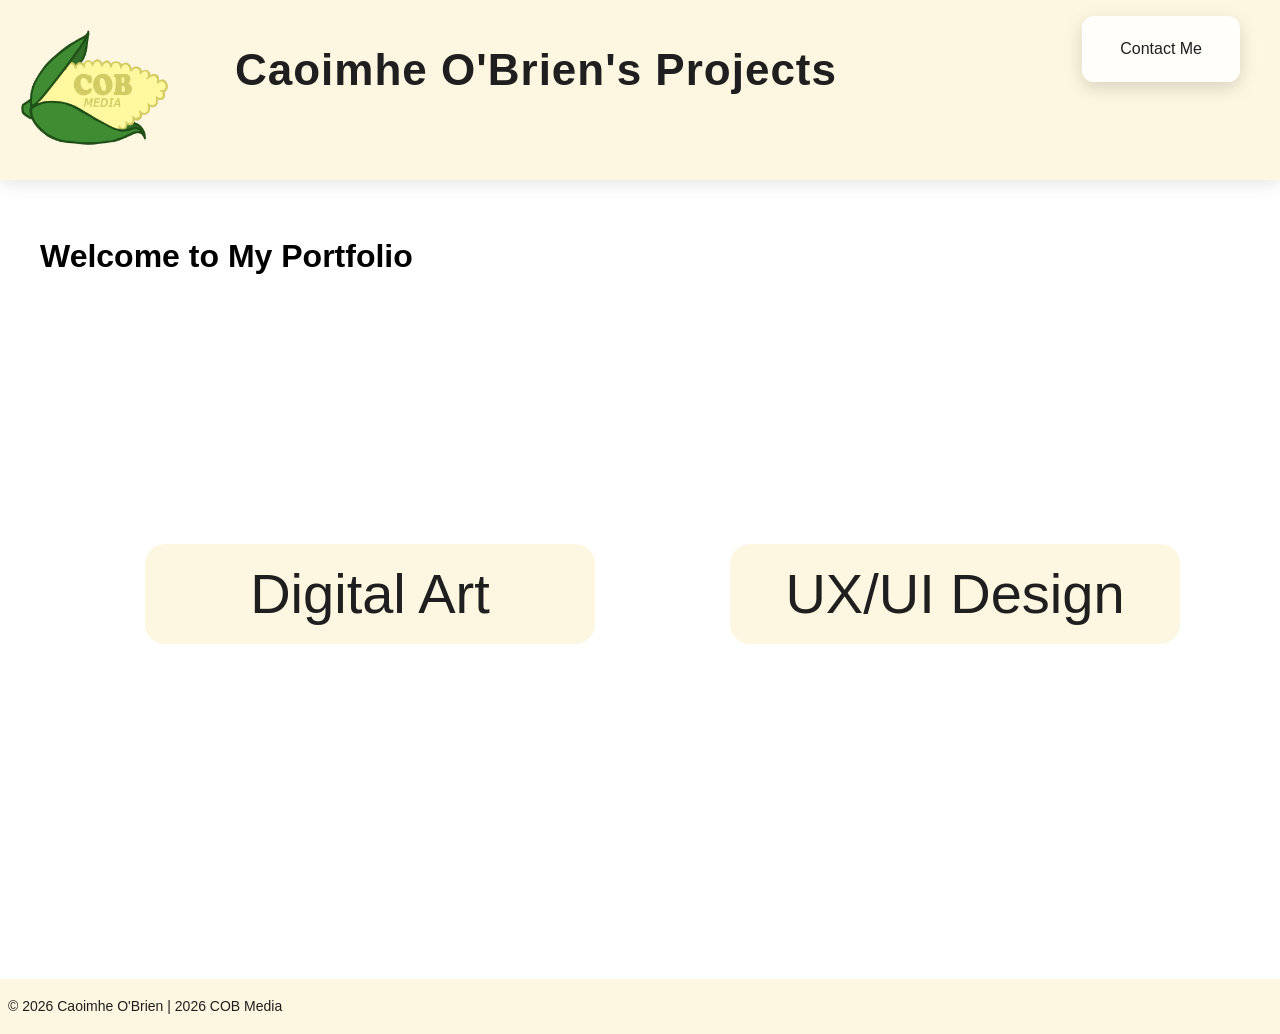
==== commit aec32844: "Fixed some styling issues and took out websites from digi art and art from uxui" ====
--- a/index.html
+++ b/index.html
@@ -6,14 +6,14 @@
     <meta name="viewport" content="width=device-width", initial-scale="1.0">
     <title>Caoimhe O'Brien Portfolio</title>
     <link rel="stylesheet" href="style.css">
-    <link rel="icon" type="image/x-icon" href="Assets/Caoimhe_lOGO_NoBG.png">
+    <link rel="icon" type="image/x-icon" href="Assets/Logos/cob_animations_logo_transparent.png">
 </head>
 
 <body>
     <header class="header">
         <div class="container">
             <div class="logo">
-                <img src="Assets/Caoimhe_lOGO_NoBG.png" alt="Logo" id="logo-image">
+                <img src="Assets/Logos/cob_animations_logo_transparent.png" alt="Logo" id="logo-image">
             </div>
             <div id="PageTitle">
                 <h1>Caoimhe O'Brien's Projects</h1>
@@ -24,463 +24,27 @@
                 </button>
 
                 <ul class="nav-list">
-                    <li id="projectsLink"><a href= "index.html" class="nav-link">My Projects</a></li>
                     <li id="contactLink"><a href="contact.html" class="nav-link">Contact Me</a></li>
                 </ul>
             </nav>
         </div>
     </header>
 
-    <div id="optionFilterBar">
-            <button class ="filterButton" data-filter="all">All</button>
-            <button class ="filterButton" data-filter="conceptArt">Concept Art</button>
-            <button class ="filterButton" data-filter="storyboard">Storyboards</button>
-            <button class ="filterButton" data-filter="animation">Animations</button>
-            <button class ="filterButton" data-filter="website">Websites</button>
-            <button class ="filterButton" data-filter="game">Games</button>
-            <button class ="filterButton" data-filter="misc">Misc.</button>
+<main>
+    <div>
+        <!--Taking up space -->
+        <br><br>
     </div>
-
-<main>
-    <div id="projectsContainer">
-        <div class ="section" data-category="conceptArt">
-            <h1 data-category="conceptArt">Concept Art</h1>
-            <div id="conceptArts">
-                <div class="project" data-category="conceptArt" data-modal = "stCuanModal">
-                    <img class="thumbnail" src="Assets/ConceptArt/St Cuan Thumbnail.png" alt="St Cuan Thumbnail">
-                    <div class="TextDescription">
-                        <h2>St Cuan for Dingle Animation</h2>
-                        <p>This is a character I made for a games sting for the 2026 Dingle Animation Festival.
-                        <br><br>Click to find out more!</p>
-                    </div>
-                </div>
-                <div class="project" data-category="conceptArt" data-modal = "cowModal">
-                    <img class="thumbnail" src="Assets/ConceptArt/CowThumbnail.png" alt="Cow Thumbnail">
-                    <div class="TextDescription">
-                        <h2>Cow for Dingle Animation</h2>
-                        <p>This is a character I made for a games sting for the 2026 Dingle Animation Festival.
-                        <br><br>Click to find out more!</p>
-                    </div>
-                </div>
-                <div class="project" data-category="conceptArt" data-modal = "stingBGModal">
-                    <img class="thumbnail" src="Assets/ConceptArt/AD - Logo BW - Horinzontal.png" alt="Dingle Animation Logo">
-                    <div class="TextDescription">
-                        <h2>Backgrounds for Dingle Animation</h2>
-                        <p>These are backgrounds I made for a games sting for the 2026 Dingle Animation Festival.
-                        <br><br>Click to find out more!</p>
-                    </div>
-                </div>
-                <div class="project" data-category="conceptArt" data-modal="LiliLasourrisModal">
-                    <img class="thumbnail" src="Assets/ConceptArt/Lili Lasourris Thumbnail.png" alt="Lili Lasourris Thumbnail">
-                    <div class="TextDescription">
-                        <h2>Lili Lasourris</h2>
-                        <p>This is an original character for a concept art project that I am working on in my spare time. 
-                        <br><br>Click to find out more!</p>
-                    </div>
-                </div>
-            </div>
+    <div id="homeContainer">
+        <h1>Welcome to My Portfolio</h1>
+        <div id="homeButtons">
+            <a href="animation.html" class="homeButton">Digital Art</a>
+            <a href="uxui.html" class="homeButton">UX/UI Design</a>
         </div>
-        <div class="section" data-category="storyboard">
-            <h1 data-category="storyboard">Storyboards</h1>
-            <div id="storyboards">
-                <div class="project" data-category="storyboard" data-modal = "MorningRoutineStoryboards">
-                    <img class="thumbnail" src="Assets/ConceptArt/Storyboard_MorningRoutine_AllBoards.png" alt="Storyboard Thumbnail">
-                    <div class="TextDescription">
-                        <h2>Storyboard for Morning Routine</h2>
-                        <p>This is a storyboard I made for a 2D animation I made for one of my class in university using Adobe Animate.
-                        <br><br>Click to find out more!</p> 
-                    </div>
-                </div>
-                <div class="project" data-category="storyboard" data-modal="operaSingerStoryboard">
-                    <img class="thumbnail" src="Assets/Storyboard/Opera Singer Thumbnail.png" alt="Opera Singer Storyboard Thumbnail">
-                    <div class="TextDescription">
-                        <h2>Storyboard for Opera Singer</h2>
-                        <p>This is a storyboard I made for a 2D animation I made for one of my class in university using Adobe Animate.
-                        <br><br>Click to find out more!</p> 
-                    </div>
-                </div>
-            </div>
-        </div>
-        <div class ="section" data-category="animation">
-            <h1 data-category="animation">Animations</h1>
-            <div id="animations">
-                <div class="project" data-category="animation" data-modal = "enemiesAnimationModal">
-                    <img class="thumbnail" src="Assets/EnemyAnimation/enemy1_idle.gif" alt="Enemy Animations Thumbnail">
-                    <div class="TextDescription">
-                        <h2>Enemy Animations</h2>
-                        <p>This is a 2D animation I made in my second year of college for a Concept Art for Games module.
-                        <br><br>Click to find out more!</p>
-                    </div>
-                </div>
-                <div class="empty" data-category="animation">
-                    <!--Empty "project block" to keep the grid happy-->
-                </div>
-            </div>
-        </div>
-        <div class ="section" data-category="website" >
-            <h1 data-category="website">Websites</h1>
-            <div id="websites">
-                <div class="project" data-category="website" data-modal = "thisPortfolioModal">
-                    <img class="thumbnail" src="Assets/Caoimhe_lOGO_NoBG.png" alt="This Portfolio Thumbnail"> 
-                    <div class="TextDescription">
-                        <h2>This Portfolio</h2>
-                        <p>Here is some of the process of creating this website. 
-                        <br><br>Click to find out more! </p>
-                    </div>
-                </div>
-                <div class="project" data-category="website" data-modal = "SageAcademyModal">
-                    <img class="thumbnail" src="Assets/SageAcademy/SageAcademy1.png" alt="Old Portfolio Thumbnail">
-                    <div class="TextDescription">
-                        <h2>Sage Academy</h2>
-                        <p>Here is a portfolio website I made in college last year but I have since reworked it. 
-                        <br><br>Click to find out more!</p>
-                    </div>
-                </div>
-            </div>
-        </div>
-        <div class ="section" data-category="game">
-            <h1 data-category="game">Games</h1>
-            <div id="games">
-                <div class="project" data-category="game" data-modal = "coffeeUtopiaModal">
-                    <img class="thumbnail" src="Assets/Game/coffeeUtopia_Thumbnail.png" alt="Coffee Utopia Game Thumbnail">
-                    <div class="TextDescription">
-                        <h2>"Coffee Utopia" Game</h2>
-                        <p>Here is a short coffee shop game I made using HTML and JavaScript.
-                        <br><br>Click to find out more!</p>
-                    </div>
-                </div>
-
-                <div class="empty" data-category="game">
-                    <!--Empty "project block" to keep the grid happy-->
-                </div>
-            </div>
-        </div>
-
-        <div class ="section" data-category="misc">
-            <h1>Miscellaneous</h1>
-            <div id="misc">
-                <div class="project" data-category="misc" data-modal = "gameAssetsModal">
-                    <img class="thumbnail" src="Assets/GameAssetsroject/menu_screen.png" alt="Game Assets Thumbnail">
-                    <div class="TextDescription">
-                        <h2>Game Assets</h2>
-                        <p>Here are some game assets that I created for a group project in 2nd Year of College.
-                        <br><br>Click to find out more!</p>
-                    </div>
-                </div>
-                <div class="project" data-category="misc" data-modal="optometryPosterModal">
-                    <img class="thumbnail" src="Assets/OptometryPoster.jpg" alt="Optometry Poster Thumbnail">
-                    <div class="TextDescription">
-                        <h2>Optometry Poster</h2>
-                        <p>Here is a poster that I assisted in creating in my personal time.
-                        <br><br>Click to find out more!</p>
-                    </div>
-                </div>
-            </div>
-        </div>
-    </div> <!-- End of projectsContainer -->
 </main>
 
 
-<!--Modals-->
-
-<!------------------CONCEPT ART----------------------------->
-<div id="stCuanModal" class="modal">
-    <span class="close">&times;</span>
-    <div class="modalContent">
-        <h2>Behind This Project</h2>
-            <div>
-            <p>This is a character that I created for our Dingle Animation 2025 Sting. The theme was "An Phiast's Untold Story" so we decided that our would be "An Phiast, An Spiaire" so An Phiast was an undercover spy that went around to different villages making sure that there is no evil animals. 
-                <br> <br>St Cuan is the villain of the game. I explored different styles and shapes for the character, I knew  I wanted him to have a long, looming presence and to be quite angular to contrast An Phiast. I explored different art styles. 
-            </p>
-        </div>
-        <div class="gallery">
-            <button class="previous" onclick="changeSlide(-1)"><</button>
-            <div class="modalImage"><img src="Assets/ConceptArt/St Cuan Sketches.png" alt="Primary sketches">These are primary sketches for St Cuan.</div>
-            <div class="modalImage"><img src="Assets/ConceptArt/Slide5.JPG" alt="Character moodboard">This is a moodboard for the character.</div>
-            <div class="modalImage"><img src="Assets/ConceptArt/St Cuan's Staff.png" alt="Staff ideas">These are some ideas for St Cuan's staff. This did not make it into the final design or the game</div>
-            <div class="modalImage"><img src="Assets/ConceptArt/CharacterTurnaround.png" alt="Final Character turnaround">This is the final character turnaround.</div>
-            <button class="next" onclick="changeSlide(1)">></button>
-        </div>
-    </div>
-</div>
-<div id="cowModal" class="modal">
-    <span class="close">&times;</span>
-    <div class="modalContent">
-        <h2>Behind This Project</h2>
-        <div>
-            <p>This is a character that I created for our Dingle Animation 2025 Sting. The theme was "An Phiast's Untold Story" so we decided that our would be "An Phiast, An Spiaire" so An Phiast was an undercover spy that went around to different villages making sure that there is no evil animals. 
-                I explored different styles and shapes for the character, I knew I wanted her to be goofy and quite silly as she is a harmless character. She has an attitude and thinks that she is better than everyone so I juxta positioned her confidence with her hair and exaggerated shapes. 
-                <br><br> Additionally, I incorporated vibrant colors and dynamic poses to reflect her energetic personality, making her relatable and endearing to the audience. 
-                This approach not only enhances her visual appeal but also aligns with the lighthearted theme of the project, inviting viewers to connect with her story.
-            </p>
-        </div>
-        <div class="gallery">
-        <button class="previous" onclick="changeSlide(-1)"><</button>
-        <div class="modalImage"><img src="Assets/ConceptArt/CowThumbnail.png" alt="Cow Thumbnail">This is a thumbnail for Cow. She is the funny hench-cow of St. Cuan</div>
-        <div class="modalImage"><img src="Assets/ConceptArt/Slide6.JPG" alt="Character Moodboard">This is a moodboard for Cow.</div>
-        <div class="modalImage"><img src="Assets/ConceptArt/cow.png" alt="Front View of Cow">This is a front view of the Cow character.</div>
-        <button class="next" onclick="changeSlide(1)">></button>
-        </div>
-    </div>
-</div>
-
-<div id="stingBGModal" class="modal">
-    <span class="close">&times;</span>
-    <!-- Modal content -->
-    <div class="modalContent">
-        <h2>Behind This Project</h2>
-        <img class="dingleLogo" src="Assets/ConceptArt/AD - Logo BW - Horinzontal.png" alt="Animation Dingle Logo">
-        <div>
-            <p>These are some backgrounds that I made for my Dingle Animation Game Sting 2026 I created 2 of the 5 locations for this game. </p>
-        </div>
-        <div class="gallery">
-            <button class="previous" onclick="changeSlide(-1)"><</button>
-            <div class="modalImage"><img src="Assets/ConceptArt/Background_AnPhiastCave.png" alt="Background for An Phiast's Cave"><p>This background depicts An Phiast's cave - a moody, atmospheric cavern used in the sting. This is where the characters have their "mission board", which holds their progress in the game.
-                <br><br>Key choices: light from outside as the primary rim light, cool ambient fill for depth, textured rock surfaces, subtle fog and light shafts to suggest scale as well as waterfall, and small details (stalactites, stalagmites) to add story.</p>
-            </div>
-            <div class="modalImage">
-                <img src="Assets/ConceptArt/LakeCorrailli.png" alt="Lake Corrailli">
-                <p>This background depicts Lake Corrailli - the lake where An Phiast confronts St Cuan (spoiler I'm sorry).
-                <br><br>Key choices: Lucious green grass and foilage surrounding the gorgeous blue lake.</p>
-            </div>
-            <button class="next" onclick="changeSlide(1)">></button>
-        </div>
-    </div>
-</div>
-
-
-<div id="LiliLasourrisModal" class="modal">
-    <span class="close">&times;</span>
-    <!-- Modal content -->
-    <div class="modalContent">
-        <h2>Behind This Project</h2>
-        <div>
-        <p>This is Lili Lasourris, a character that I made as concept art for a short film, "Lasourris Très Bizarre", which translates to "Very Strange Lasourris". It is a short film set in Marseilles, France which follows Lili, a young girl who is trying her best to navigate the complexities of her daily life.
-        <br><br>Lili is a shy, young girl who does not have any whiskers, unlike the other rodents, this makes it hard for people to understand what she's feeling sometimes, she also finds it hard to read other peoples whiskers. She is the youngest of three, with her siblings having moved to the city, but Lili has committed herself to the quiet life.
-        <br><br>She is a curious and determined girl who faces various challenges throughout the film as she is not like the other rodents in her village. This short film would explore these of growing up with a neurodivergency, family, culture and rural life.
-        <br><br>Lasourris is a play on the words "La Souris" which means "the mouse" in French.
-    </p>
-        </div>
-        <div class="gallery">
-            <button class="previous" onclick="changeSlide(-1)"><</button>
-            <div class="modalImage"><img src="Assets/ConceptArt/Lili Mouse - Base Design.png" alt="Lili Lasourris"></div>
-            <div class="modalImage"><img src="Assets/ConceptArt/Lili Lasourris Moodboard.png" alt="Lili Lasourris Moodboard"></div>
-            <div class="modalImage"><img src="Assets/ConceptArt/lilMouse_CharacterExploration.png" alt="Lili Lasourris Character Design"></div>
-            <div class="modalImage"><img src="Assets/ConceptArt/lilMouse_Turnaround.png" alt="Lili Lasourris Character Turnaround"></div>
-            <div class="modalImage"><video id="liliVideo" width="300" height="400" controls><source src="Assets/ConceptArt/lilMouse_EyeAnimatiom.mp4" type="video/mp4">Oops, this browsers cannot play this video</video></div>
-            <button class="next" onclick="changeSlide(1)">></button>
-        </div>
-    </div>
-</div>
-
-<!------------------STORYBOARDS----------------------------->
-<div id="MorningRoutineStoryboards" class="modal">
-    <span class="close">&times;</span>
-    <div class="modalContent">
-        <h2>Behind This Project</h2>
-        <div>
-            <p>These are the storyboards for a 2D animatic I made for one of my class in university using Adobe Animate. The animatic is about a character's morning routine and the storyboards were created to plan out the different scenes and shots.
-                <br><br>Our class was told to create a storyboard for "something" and so I decided to put together my morning routine, to reflect on how I take certain, seemingly mundane, aspects of my day for granted. It was also an early morning class so, my morning routine was still on my mind.  
-                <br><br>Once I had chosen an idea, I wrote a basic script and colour coded it. Upon finishing the script, I created rough thumbnails for each of the shots. I paid attention to the composition and framing of each panel to ensure that it would be visually appealing and effective in conveying the story.
-                <br><br>Using the thumbnails I created an in-depth story board using Adobe Photoshop. I chose not to use colour in my animatic as Ireland most often has dull, foggy mornings. Once I finished the panels I put them together in Adobe Animate and After Effects to add sound and other sound effects that I found on youtube/ recorded myself. All SFX are not copyrighted and are free to use. The vocals were recorded by my classmate; Liam Treacy.
-            </p>
-        </div>
-        <div class="gallery">
-            <button class="previous" onclick="changeSlide(-1)"><</button>
-            <div class="modalImage"><img src="Assets/ConceptArt/Storyboard_MorningRoutine_AllBoards.png" alt="Storyboard Thumbnail">This is the full storyboard</div>
-            <div class="modalImage"><video id="morningRoutineVideo" width="600" height="400" controls><source src="Assets/ConceptArt/MorningRoutine_Animatic.mp4" type="video/mp4">Oops, this browsers cannot play this video</video><br>Here is the animatic from this storyboard.</div>
-            <div class="modalImage"><img src="Assets/ConceptArt/Amy_ShouldersBackDown.png" alt="Concept art of Amy the main character">Concept art of the "Amy", the character in the animatic.</div>
-            <div class="modalImage"><img src="Assets/ConceptArt/Morning Routine Script.png" alt="Panel 3 of the storyboard">Here is the end of the script with my notes highlighted. <br>Yellow was for setting, purple for props, blue for character action, red for camera action & effects in green.<br></div>
-            <div class="modalImage"><img src="Assets/ConceptArt/1.png" alt="First panel of the storyboard">First panel of the storyboard with the notes from my script.</div>
-            <div class="modalImage"><img src="Assets/ConceptArt/2_NoAmy.png" alt="Amy's wardrobe">Amy's Wardrobe - the background of panel 2 without Amy</div>
-            <div class="modalImage"><img src="Assets/ConceptArt/2.png" alt="Panel 2 of the storyboard">Panel 2 of the storyboard - with Amy and my notes.</div>
-            <div class="modalImage"><img src="Assets/ConceptArt/7.png" alt="7th panel of the storyboard">Seventh panel of the storyboard</div>
-            <div class="modalImage"> <img src="Assets/ConceptArt/8_CarGone_notpanel.png" alt="Moodboard for the animation">Town background in the animatic</div>
-            <div class="modalImage"><img src="Assets/ConceptArt/11.png" alt="Final panel of the storyboard">Final panel of the storyboard</div>
-            <button class="next" onclick="changeSlide(1)">></button>
-        </div>
-    </div>
-</div>
-
-<div id="operaSingerStoryboard" class="modal">
-    <span class="close">&times;</span>
-    <div class="modalContent">
-        <h2>Behind This Project</h2>
-        <div>
-            <p>These are the storyboards for a 2D animation I made for one of my class in university using Adobe Animate. We had to create an "unconventional representation of time".
-            <br><br>I started by throwing all my ideas into a mindmap using Figma, then from those ideas I took my top 3 and presented them to my lecturer. Based on his advice and insight, I chose my idea which I named "The Celestial Performer". Originally I wanted to depict a dancer moving across the stage but due to time constaints I went with a singer instead as it still conveyed the spirit of the idea.
-            <br><br>
-            </p>
-        </div>
-        <div class="gallery">
-            <button class="previous" onclick="changeSlide(-1)"><</button>
-            <div class="modalImage"><img src="Assets/Storyboard/Opera Singer with Moon Clock Full Storyboard.png" alt="Full storyboard for Opera Singer with Moon Clock"></div>
-            <div class="modalImage"><img src="Assets/Storyboard/Opera Singer Brainstorm.png" alt="Brainstorm of ideas for unconventional representation of time"></div>
-            <button class="next" onclick="changeSlide(1)">></button>
-        </div>
-    </div>
-</div>
-<!------------------ANIMATIONS----------------------------->
-<div id="enemiesAnimationModal" class="modal">
-    <span class="close">&times;</span>
-    <!-- Modal content -->
-    <div class="modalContent">
-        <h2>Enemy Animation</h2>
-        <div>
-            <p>
-                I created this 2D animation as part of a Concept Art for Games module in Semester 1 of Year 2 of my degree.
-            <br><br>The animation was created using a pixelated art style to give it a retro feel. I used a limited color palette to create a cohesive look and feel for the animation.
-            <br><br> I started by sketching out the basic design for the enemy character. I then created a series of frames for the animation using a software called Aesprite, focusing on the movement and actions of the character.
-            <br><br> I used a combination of traditional animation techniques and digital tools to create the animation. I made sure to pay attention to the timing and spacing of the animation to ensure that it was smooth and fluid, especially since it was going ot be used in a game.
-            <br><br> Overall, I am very happy with how this animation turned out. It showcases my skills as an animator and my ability to create engaging and visually appealing content.
-            </p>
-        </div>
-        <div class="gallery">
-        <button class="previous" onclick="changeSlide(-1)"><</button>
-        <img class="modalImageEnemy" src="Assets/EnemyAnimation/Enemy_Thumbnail.png" alt="Character Turnaound">
-        <img class="modalImageEnemy" src="Assets/EnemyAnimation/enemy1_idle.gif" alt="Enemy Idle Animation">
-        <img class="modalImageEnemy" src="Assets/EnemyAnimation/enemy1_shooting.gif" alt="Enemy Attack Cycle Animation">
-        <img class="modalImageEnemy" src="Assets/EnemyAnimation/enemy1_expire.gif" alt="Enemy Expire Animation">
-        <button class="next" onclick="changeSlide(1)">></button>
-        </div>
-    </div>
-</div>
-
-<!------------------WEBSITES---------------------------
-<div id="SageAcademyModal" class="modal">
-    <span class="close">&times;</span>
-    Modal content 
-    <div class="modalContent">
-        <h2>Sage Academy</h2>
-        <div>
-            <p>Here is the link to the live page for this website: <a href="https://caoimheobrien.github.io/WebUIDesign_2025GroupProject/">Sage Academy Live link</a></p>
-            <p>Here is the link to the GitHub repo: <a href="https://github.com/CaoimheOBrien/WebUIDesign_2025GroupProject">GitHub Link</a></p>
-            <p>
-                This website was created as a group project for my Web UI Design module in Semester 2 of Year 2 of my degree.
-                <br><br>Our group was tasked with creating a website for a fictional educational institution called "Sage Academy". The website was to be designed to attract potential students and provide information about the courses and programs offered by the academy.
-                <br><br>As a group, we started by researching other educational websites to get an idea of what worked well and what didn't. We also brainstormed ideas for the layout and design of the website.
-                <br><br>Once we had a solid plan in place, we divided the work among the group members. I moved towards a leadership role in this project, as I had more experience with web design and development than some of the other group members. I took on the role of project manager, ensuring that everyone was on track and that the project was progressing smoothly.
-                <br><br>We used PenPot to create wireframes and prototypes for the website. This allowed us to visualize the layout and design of the website before we started coding.
-                <br><br>I was tasked with creating the sign-in, contact us, and quizzes pages for the website. I also created several components that were used throughout the site, such as buttons, cards and forms.
-                <br><br>We used a combination of HTML, CSS, and JavaScript to create the website. We also made sure to optimize the website for mobile devices, as we knew that many potential students would be accessing the site from their phones.
-                <br><br>Overall, I am very proud of the work that our group did on this project. The website turned out great, and I learned a lot about working through conflict resolution and collaboration in a team setting.
-            </p>
-            <div class="gallery">
-                <button class="previous" onclick="changeSlide(-1)"><</button>
-                    <div class="modalImage"><img src="Assets/SageAcademy/SageAcademy1.png" alt="Sage Academy page"> This is our home page. There were 2 types of accounts for this website: student and staff member.</div>
-                    <div class="modalImage"><img src="Assets/SageAcademy/SageAcademy3.png" alt="Sage Academy page">Upon choosing their affiliation,users are then asked to log in.</div>
-                    <div class="modalImage"><img src="Assets/SageAcademy/SageAcademy3.2.png" alt="Sage Academy page">Our sign-in page included fields for username and password, and were checked for validity.</div>
-                    <div class="modalImage"><img src="Assets/SageAcademy/SageAcademy3.3.png" alt="Sage Academy page"></div>
-                    <div class="modalImage"><img src="Assets/SageAcademy/SageAcademy4.1.png" alt="Sage Academy page">This is the "QUIZ" section, which I worked on. Students could take quizzes provided by their lecturers.</div>
-                    <div class="modalImage"><img src="Assets/SageAcademy/SageAcademy4.2.png" alt="Sage Academy page">The users were provided with their answers in real time, set by the lecturer.</div>
-                    <div class="modalImage"><img src="Assets/SageAcademy/SageAcademy4.3.png" alt="Sage Academy page"></div>
-                    <div class="modalImage"><img src="Assets/SageAcademy/SageAcademy2.png" alt="Sage Academy page">This is the "CONTACT US" page, which I also worked on.</div>
-                <button class="next" onclick="changeSlide(1)">></button>
-            </div>
-        </div>
-    </div>
-</div>
-
-<div id="oldPortfolioModal" class="modal">
-    <span class="close">&times;</span>
-    - Modal content -
-    <div class="modalContent">
-        <h2>My Old Portfolio</h2>
-        <img class="modalImageOP" src="Assets/OldPortfolio/OldPortfolio_Thumbnail.png" alt="This Portfolio Thumbnail">
-        <div>
-            <p>
-                Here is the link to the live page for this website: <a href="https://caoimheobrien.github.io/Portfolio_CaoimheOBrien_LiborsClass/">Old Portfolio Live link</a></p>
-            <p>Here is the link to the GitHub repository: <a href="https://github.com/CaoimheOBrien/Portfolio_CaoimheOBrien_LiborsClass">Repo for old portfolio</a></p>
-            <p> I created this portfolio website as part of my Web UI  a Design module in Semester 2 of Year 2 of my degree.
-            <br><br>The website was designed to showcase my skills and experience as a web designer and developer. I wanted to create a website that was visually appealing, easy to navigate, and provided a sense of who I was not only as a designer but also as a creative.
-            <br><br> I started out by looking at other portfolio websites for inspiration. I took note of the layouts, color schemes, and typography that I liked and used them to inform my own design. I liked the use of dark colours in a lot of the sites but when I implemented into my own site, I don't think it came across as well.
-            <br><br> I used PenPot to create wireframes and prototypes for the website. This allowed me to visualize the layout and design of the website before I started coding.
-            <br><br> I used a combination of HTML, CSS, and JavaScript to create the website. I made sure to optimize the website for mobile devices, as I knew that many potential employers would be accessing the site from their phones.
-            <br><br> When I first finnished this project I was very happy with its outcome but now I feel that it does not accurately represent my skills and personality as a designer. I have learned a lot since creating this website, so I created a new portfolio that better reflects who I am and what I can do under the guidance of my internship at UNUM.
-            </p>
-        </div>
-        <img class="modalImageOP" src="Assets/OldPortfolio/Notes-and-Research_Portfolio.png" alt="Notes and research on my old portfolio">
-        <img class="modalImageOP" src="Assets/OldPortfolio/Portfolio_HOME_old.png" alt="My old portfolio home page">
-        <img class="modalImageOP" src="Assets/OldPortfolio/Portfolio_PROJECTS_old.png" alt="My old portfolio projects page">
-        <img class="modalImageOP" src="Assets/OldPortfolio/Portfolio_PROJECTS_ReadMoreToggled_old.jpeg" alt="My old portfolio projects page with read more toggled">
-        <img class="modalImageOP" src="Assets/OldPortfolio/Portfolio_CONTACT_old.png" alt="My old portfolio contact me page">
-    </div>
-</div> -->
-
-<!------------------GAMES----------------------------->
-<div id="coffeeUtopiaModal" class="modal">
-    <span class="close">&times;</span>
-    <!-- Modal content -->
-    <div class="modalContent">
-        <h2>CoffeeUtopia</h2>
-        <img class="modalImage" src="Assets/Game/coffeeUtopia_Thumbnail.png" alt="Screenshot of Coffee Utopia Game">
-        <div>
-            <p>
-                I created this 2D game as part of a UI prototyping module in Semester 1 of Year 2 of my degree. Our prompt was to make a game based on the theme of "Utopia" and I felt that my perfect utopia was a nice cozy coffee shop.
-                <br><br>I first created all the assets for this game in Aesprite, using a pixelated art style to give it a retro feel. I used a limited color palette to create a cohesive look and feel for the game as I watned it to have a "cozy" vibe.
-                <br><br> I then used HTML, CSS, and JavaScript to create the game. This was the first time I had used the canvas function in HTML so it was really fun to explore this because it was like I was coding in C++ which I hadd done in my first year of university.
-                <br><br> I made sure to pay attention to the user experience and interface design to ensure that the game was intuitive; just in case a user got confused there is a list of instructions in the top left corner of the game screen. 
-                <br><br> Unlike my other projects, this was hosted on codeberg which is an alternative to GitHub, however I prefer GitHub as it is easier to launch pages and more widely used.
-                <br><br> Overall, I am very happy with how this game turned out. It showcases my skills as a game designer and my ability to create engaging and visually appealing content.
-            </p>
-        </div>
-        <img class="modalImage" src="Assets/Game/coffeeUtopia_Thumbnail.png" alt="Coffee Utopia Game Screenshot 1">
-    </div>
-</div>
-
-
-<!------------------MISC.----------------------------->
-<div id="gameAssetsModal" class="modal">
-    <span class="close">&times;</span>
-    <!-- Modal content -->
-    <div class="modalContent">
-        <h2>Games Assets</h2>
-        <div>
-            <p>
-                I created these game assets for a project last year in my degree. I used Aesprite to create these pixelated assets.
-                <br><br> I created a variety of assets including characters, enemies, and backgrounds. We also had to create 2 spalsh screens for the game so I chose the menu screen and the restart screen.
-                <br><br>I used a limited color palette to create a cohesive look and feel for the game. I wanted there to a be a contrast between the characters, enemies and the backgrounds so I used brighter colors for the characters and more muted colors for the backgrounds as well as having a completely different plaette for the enemies.
-                <br><br> I made sure to pay attention to the details of each asset, ensuring that they were visually appealing and fit within the overall aesthetic of the game. We were going to code this game but were unable ot complete due to time constraints and clashes without projects going on at the time.
-                <br><br> Overall, I am very happy with how these assets turned out.
-            </p>
-        </div>
-        <div class="gallery">
-            <button class="previous" onclick="changeSlide(-1)"><</button>
-            <img class="modalImage" src="Assets/GameAssetsroject/menu_screen.png" alt="Enemy Animation Thumbnail">
-            <img class="modalImage active" src="Assets/GameAssetsroject/restart_screen.png" alt="Game Screenshot 1">
-            <img class="modalImage" src="Assets/GameAssetsroject/bg1.png" alt="Game Screenshot background">
-            <img class="modalImage" src="Assets/GameAssetsroject/bg2.png" alt="Game Screenshot background">
-            <img class="modalImage" src="Assets/GameAssetsroject/enemy1.png" alt="Game Enemy 1">
-            <img class="modalImage" src="Assets/GameAssetsroject/enemy2.png" alt="Game Enemy 2">
-            <img class="modalImage" src="Assets/GameAssetsroject/hero.png" alt="Game Hero">
-            <button class="next" onclick="changeSlide(1)">></button>
-        </div>
-    </div>
-</div>
-
-<div id="optometryPosterModal" class="modal">
-    <span class="close">&times;</span>
-    <!-- Modal content -->
-    <div class="modalContent">
-        <h2>Optometry Poster</h2>
-        <div>
-            <p>
-                This is a poster that I worked on in my personal time. I worked with an optometrist to create a poster to highlight certain statistics about eye health that they had recently written a paper on. He wanted an aide for his presentation to the Eurpopean Union of Optometry.
-                <br><br> In addition to working with the author on the design and typography of the poster for display I also assisted with the data analysis and am named co-author of this academic peer-reviewed publication which was published / displayed at the 2025 European Academy of Optometry & Optics in Ljubljana. 
-                <br><br> I used Adobe Photoshop to create the poster, focusing on a clean and professional design. I used a combination of images and text to create a visually appealing poster that would catch the attention of potential patients.
-                <br><br> I made sure to pay attention to the typography and layout of the poster to ensure that it was easy to read and understand. I used a color scheme that was consistent with the optometrist's branding, using blues and greens to create a calming and professional look as well as ensuring that it could be read by people with a variety of different levels of colour blindess. 
-                <br><br> Overall, I am very happy with how this poster turned out. It showcases my skills as a graphic designer and my ability to create engaging and visually appealing content. I am also very proud to have co-authored this publication and to have contributed to the field of optometry in this way.
-            </p>
-        </div>
-        <img class="modalImageOPPos" src="Assets/OptometryPoster.jpg" alt="Optometry Poster">
-    </div>
-</div>
-
-    <script src="script.js"></script>
-
-</body>
-
 <footer>
-    <span style="position: static; align-content: end;"><p>&copy; 2026 Caoimhe O'Brien | 2026 COB Animations </p></span>
+    <span style="position: static; align-content: end;"><p>&copy; 2026 Caoimhe O'Brien | 2026 COB Media </p></span>
 </footer>
 </html>
--- a/style.css
+++ b/style.css
@@ -12,6 +12,7 @@
     --transition: all 0.3s ease;
     --shadow: 0 4px 16px rgba(0, 0, 0, 0.1);
     --max-width: 1200px;
+    --min-height: 60vh;
     --font-heading: 'Poppins', sans-serif;
     --font-body: 'Inter', sans-serif;
 }
@@ -61,16 +62,16 @@
 
 #logo-image {
     width: 150px;
-    height: 100px;
+    height: 150px;
     position: absolute;
-    top: 30px;
-    left: 30px;
+    top: 20px;
+    left: 20px;
     transition: transform 0.5s ease;
     transform-origin: center;
 }
 
 #logo-image:hover {
-    transform: rotate(-6deg) scale(1.1);
+    transform: rotate(-6deg) scale(1.9);
 }
 
 #PageTitle h1 {
@@ -144,6 +145,50 @@
 }
 
 /*----------------------------------------------------------------------------------------------------------------------*/
+/* Home Styles */
+#homeContainer{
+    max-width: var(--max-width);
+    min-height: var(--min-height);
+    margin: 0 auto;
+    display: grid;
+}
+
+#homeButtons{
+    display: flex;
+    align-items: center;
+    justify-content: flex-end;
+    list-style: none;
+    margin: 0;
+    padding: 0;
+    gap: 15px;
+}
+
+.homeButton{
+    width: 450px;
+    height: 100px;
+    margin: 60px;
+
+    background: var(--card-bg);
+    border: 4px solid var(--accent-color);
+    border-radius: var(--border-radius);
+    display: flex;
+    align-items: center;
+    justify-content: center;
+    padding: 10px 18px;
+    text-decoration: none;
+    color: #1f1f1f;
+    font-size: 56px;
+    transition: all 0.3s ease;
+}
+
+.homeButton:hover {
+    background-color: var(--accent-light);
+    color: var(--accent);
+    transform: scale(1.05);
+    box-shadow: 0 6px 12px rgba(0, 0, 0, 0.2);
+}
+
+/*----------------------------------------------------------------------------------------------------------------------*/
 /* Filter Bar Styles */
 #optionFilterBar{
     display: flex;
@@ -204,7 +249,6 @@
     color: white;
 }
 
-
 /*----------------------------------------------------------------------------------------------------------------------*/
 /* Project Styles */
 #projectsContainer{
@@ -347,7 +391,7 @@
 #aboutMeAside{
     width: 50%;
     max-width: 350px;
-    margin: 4rem 2rem;
+    margin: 4rem 12rem;
     padding: 1rem;
     float: right;
     background: var(--accent-light);
@@ -372,7 +416,7 @@
     margin: auto; 
     width: 100%;
     min-width: 100px;
-    max-width: 2800px;
+    max-width: 3800px;
     height: 100%;
     max-height: 120vh;
     background: rgba(10, 10, 10, 0.7);
@@ -481,9 +525,8 @@
     padding: 1rem 0.5rem;
     background: var(--card-bg);
     color: var(--light-text);
-    margin-top: 3rem;
+    margin-top: 13rem;
     bottom: 0;
-    border-top: 1px solid #e5e5e5;
     animation: fadeIn 0.8s ease;
 }
 
